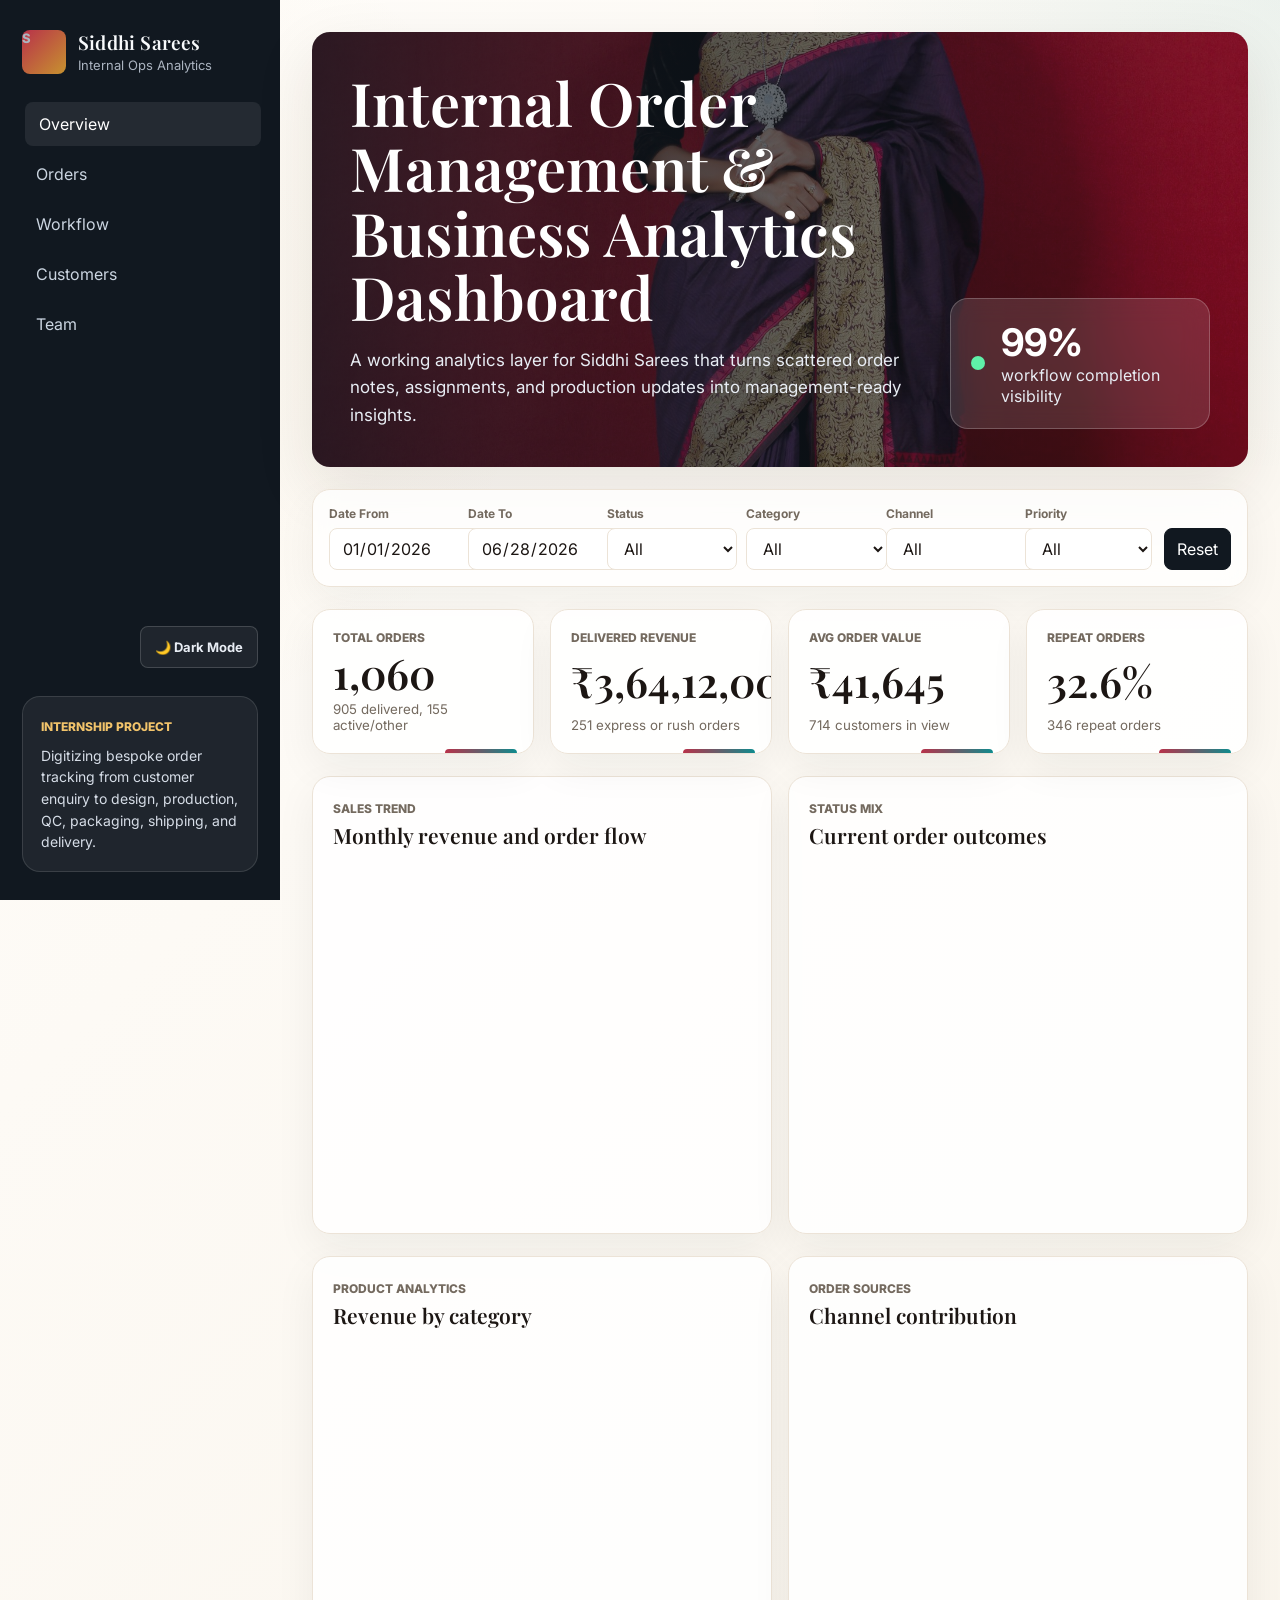
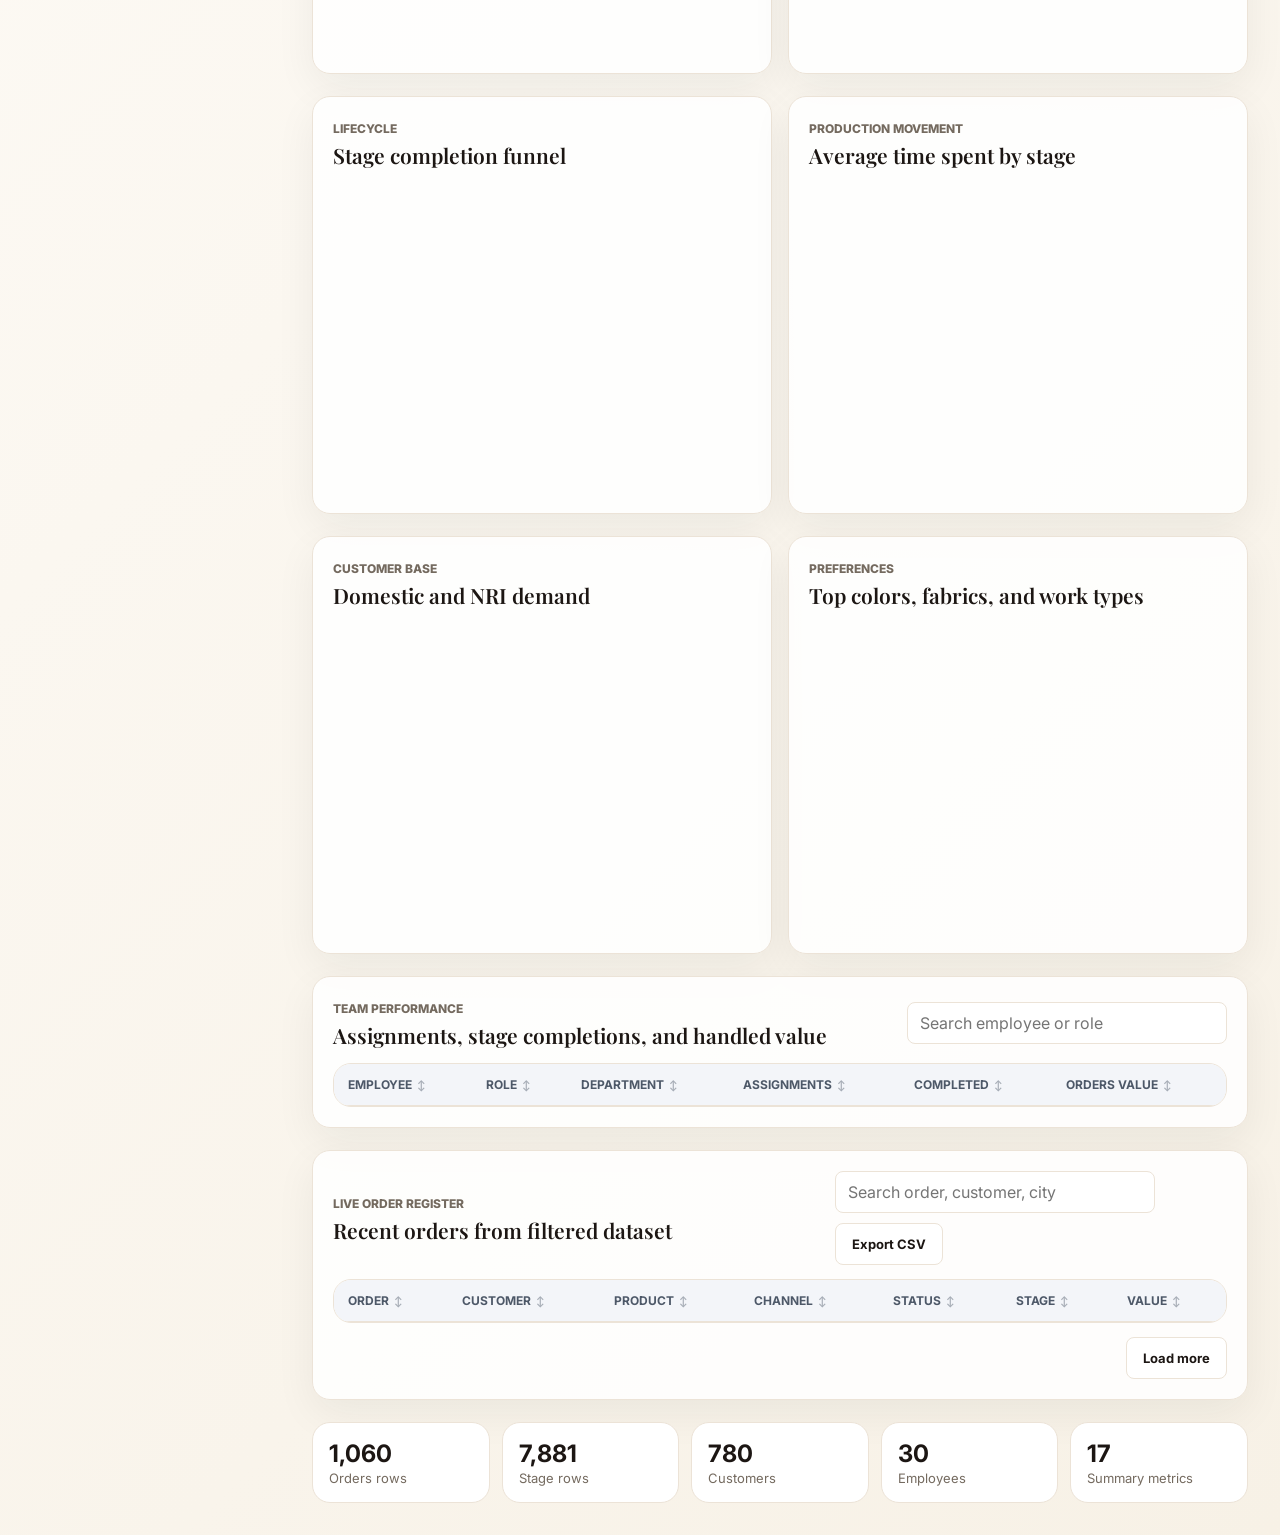
==== index.html @ 3a36d9db "Siddhi Sarees order analytics dashboard Vanilla HTML/CSS/JS ops dashboard with filters, sortable tab" ====
<!doctype html>
<html lang="en">
  <head>
    <meta charset="utf-8" />
    <meta name="viewport" content="width=device-width, initial-scale=1" />
    <title>Siddhi Sarees | Order Analytics Dashboard</title>
    <link rel="icon" href="data:image/svg+xml,%3Csvg xmlns='http://www.w3.org/2000/svg' viewBox='0 0 64 64'%3E%3Crect width='64' height='64' rx='14' fill='%23b8324a'/%3E%3Ctext x='32' y='45' font-size='36' font-family='Arial' font-weight='800' fill='white' text-anchor='middle'%3ES%3C/text%3E%3C/svg%3E" />
    <link rel="preconnect" href="https://cdn.jsdelivr.net" />
    <link rel="preconnect" href="https://fonts.googleapis.com" />
    <link rel="preconnect" href="https://fonts.gstatic.com" crossorigin />
    <link rel="stylesheet" href="https://fonts.googleapis.com/css2?family=Playfair+Display:wght@500;600;700&family=Inter:wght@400;500;600;700;800&display=swap" />
    <link rel="stylesheet" href="./styles.css" />
    <script>
      try {
        document.documentElement.dataset.theme = localStorage.getItem("siddhi-theme") || "light";
      } catch (err) {}
    </script>
    <script src="./chart.umd.min.js"></script>
    <script src="./dashboard-data.js"></script>
  </head>
  <body>
    <div class="app-shell">
      <aside class="sidebar">
        <div class="brand">
          <span class="brand-mark">S</span>
          <div>
            <strong>Siddhi Sarees</strong>
            <span>Internal Ops Analytics</span>
          </div>
        </div>

        <nav class="nav-list" aria-label="Dashboard sections">
          <a href="#overview" class="active">Overview</a>
          <a href="#orders">Orders</a>
          <a href="#workflow">Workflow</a>
          <a href="#customers">Customers</a>
          <a href="#team">Team</a>
        </nav>

        <button id="themeToggle" class="theme-toggle" type="button">🌙 Dark Mode</button>

        <div class="story-card">
          <span>Internship Project</span>
          <p>Digitizing bespoke order tracking from customer enquiry to design, production, QC, packaging, shipping, and delivery.</p>
        </div>
      </aside>

      <main class="main">
        <section class="hero" id="overview">
          <div>
            <h1>Internal Order Management & Business Analytics Dashboard</h1>
            <p class="hero-copy">A working analytics layer for Siddhi Sarees that turns scattered order notes, assignments, and production updates into management-ready insights.</p>
          </div>
          <div class="hero-panel">
            <span class="pulse"></span>
            <div>
              <strong id="healthScore">--%</strong>
              <span>workflow completion visibility</span>
            </div>
          </div>
        </section>

        <section class="filters" aria-label="Dashboard filters">
          <label>
            <span>Date From</span>
            <input id="dateFrom" type="date" />
          </label>
          <label>
            <span>Date To</span>
            <input id="dateTo" type="date" />
          </label>
          <label>
            <span>Status</span>
            <select id="statusFilter"></select>
          </label>
          <label>
            <span>Category</span>
            <select id="categoryFilter"></select>
          </label>
          <label>
            <span>Channel</span>
            <select id="channelFilter"></select>
          </label>
          <label>
            <span>Priority</span>
            <select id="priorityFilter"></select>
          </label>
          <button id="resetFilters" type="button">Reset</button>
        </section>

        <section class="kpi-grid" aria-label="Key performance indicators">
          <article class="kpi-card">
            <span>Total Orders</span>
            <strong id="kpiOrders">0</strong>
            <small id="kpiOrdersSub">Across selected period</small>
          </article>
          <article class="kpi-card">
            <span>Delivered Revenue</span>
            <strong id="kpiRevenue">0</strong>
            <small id="kpiRevenueSub">Only delivered orders</small>
          </article>
          <article class="kpi-card">
            <span>Avg Order Value</span>
            <strong id="kpiAov">0</strong>
            <small id="kpiAovSub">Final price average</small>
          </article>
          <article class="kpi-card">
            <span>Repeat Orders</span>
            <strong id="kpiRepeat">0%</strong>
            <small id="kpiRepeatSub">Returning customer share</small>
          </article>
        </section>

        <section class="grid two">
          <article class="panel">
            <div class="panel-head">
              <div>
                <span>Sales Trend</span>
                <h2>Monthly revenue and order flow</h2>
              </div>
            </div>
            <div class="chart-wrap tall"><canvas id="trendChart"></canvas></div>
          </article>
          <article class="panel">
            <div class="panel-head">
              <div>
                <span>Status Mix</span>
                <h2>Current order outcomes</h2>
              </div>
            </div>
            <div class="chart-wrap tall"><canvas id="statusChart"></canvas></div>
          </article>
        </section>

        <section class="grid two" id="orders">
          <article class="panel">
            <div class="panel-head">
              <div>
                <span>Product Analytics</span>
                <h2>Revenue by category</h2>
              </div>
            </div>
            <div class="chart-wrap"><canvas id="categoryChart"></canvas></div>
          </article>
          <article class="panel">
            <div class="panel-head">
              <div>
                <span>Order Sources</span>
                <h2>Channel contribution</h2>
              </div>
            </div>
            <div class="chart-wrap"><canvas id="channelChart"></canvas></div>
          </article>
        </section>

        <section class="grid two" id="workflow">
          <article class="panel">
            <div class="panel-head">
              <div>
                <span>Lifecycle</span>
                <h2>Stage completion funnel</h2>
              </div>
            </div>
            <div class="chart-wrap"><canvas id="stageChart"></canvas></div>
          </article>
          <article class="panel">
            <div class="panel-head">
              <div>
                <span>Production Movement</span>
                <h2>Average time spent by stage</h2>
              </div>
            </div>
            <div class="chart-wrap"><canvas id="durationChart"></canvas></div>
          </article>
        </section>

        <section class="grid two" id="customers">
          <article class="panel">
            <div class="panel-head">
              <div>
                <span>Customer Base</span>
                <h2>Domestic and NRI demand</h2>
              </div>
            </div>
            <div class="chart-wrap"><canvas id="geoChart"></canvas></div>
          </article>
          <article class="panel">
            <div class="panel-head">
              <div>
                <span>Preferences</span>
                <h2>Top colors, fabrics, and work types</h2>
              </div>
            </div>
            <div class="preference-grid" id="preferenceGrid"></div>
          </article>
        </section>

        <section class="panel wide" id="team">
          <div class="panel-head">
            <div>
              <span>Team Performance</span>
              <h2>Assignments, stage completions, and handled value</h2>
            </div>
            <input id="teamSearch" class="search" type="search" placeholder="Search employee or role" />
          </div>
          <div class="table-wrap">
            <table>
              <thead>
                <tr>
                  <th data-sort="name">Employee</th>
                  <th data-sort="role">Role</th>
                  <th data-sort="department">Department</th>
                  <th data-sort="assignments">Assignments</th>
                  <th data-sort="completed">Completed</th>
                  <th data-sort="value">Orders Value</th>
                </tr>
              </thead>
              <tbody id="teamTable"></tbody>
            </table>
          </div>
        </section>

        <section class="panel wide" id="ordersRegister">
          <div class="panel-head">
            <div>
              <span>Live Order Register</span>
              <h2>Recent orders from filtered dataset</h2>
            </div>
            <div class="panel-actions">
              <input id="orderSearch" class="search" type="search" placeholder="Search order, customer, city" />
              <button id="exportOrdersBtn" class="btn-secondary" type="button">Export CSV</button>
            </div>
          </div>
          <div class="table-wrap">
            <table>
              <thead>
                <tr>
                  <th data-sort="order_id">Order</th>
                  <th data-sort="customer_name">Customer</th>
                  <th data-sort="product_category">Product</th>
                  <th data-sort="order_channel">Channel</th>
                  <th data-sort="current_status">Status</th>
                  <th data-sort="current_stage">Stage</th>
                  <th data-sort="final_price_inr">Value</th>
                </tr>
              </thead>
              <tbody id="orderTable"></tbody>
            </table>
          </div>
          <div class="table-footer">
            <span id="orderCount"></span>
            <button id="loadMoreOrders" class="btn-secondary" type="button">Load more</button>
          </div>
        </section>

        <section class="data-strip">
          <div><strong id="sheetOrders">0</strong><span>Orders rows</span></div>
          <div><strong id="sheetStages">0</strong><span>Stage rows</span></div>
          <div><strong id="sheetCustomers">0</strong><span>Customers</span></div>
          <div><strong id="sheetEmployees">0</strong><span>Employees</span></div>
          <div><strong id="sheetSummary">0</strong><span>Summary metrics</span></div>
        </section>
      </main>
    </div>

    <script src="./app.js"></script>
  </body>
</html>
---- styles.css ----
:root {
  color-scheme: light;
  --ink: #1c1613;
  --muted: #746a5f;
  --line: #ece3d7;
  --surface: #ffffff;
  --soft: #faf5ec;
  --accent: #b8324a;
  --accent-2: #0f8b8d;
  --gold: #c7922f;
  --green: #267a55;
  --blue: #3366cc;
  --shadow: 0 22px 60px rgba(38, 26, 16, 0.1);
  --font-display: "Playfair Display", Georgia, "Times New Roman", serif;
  --font-body: Inter, ui-sans-serif, system-ui, -apple-system, BlinkMacSystemFont, "Segoe UI", sans-serif;
  --card-radius: 18px;
  --ease-out: cubic-bezier(0.16, 1, 0.3, 1);
}

:root[data-theme="dark"] {
  color-scheme: dark;
  --ink: #f3ede3;
  --muted: #a89e91;
  --line: #2e2721;
  --surface: #1a1512;
  --soft: #211b17;
  --shadow: 0 22px 60px rgba(0, 0, 0, 0.5);
}

* {
  box-sizing: border-box;
}

html {
  scroll-behavior: smooth;
}

body {
  margin: 0;
  font-family: var(--font-body);
  color: var(--ink);
  background:
    radial-gradient(circle at top right, rgba(15, 139, 141, 0.07), transparent 30rem),
    radial-gradient(circle at 10% 10%, rgba(199, 146, 47, 0.06), transparent 26rem),
    linear-gradient(135deg, #fffdfa 0%, #f7f1e6 100%);
  transition: background 180ms ease, color 180ms ease;
}

:root[data-theme="dark"] body {
  background:
    radial-gradient(circle at top right, rgba(15, 139, 141, 0.14), transparent 30rem),
    radial-gradient(circle at 10% 10%, rgba(199, 146, 47, 0.08), transparent 26rem),
    linear-gradient(135deg, #100c0a 0%, #191410 100%);
}

button,
input,
select {
  font: inherit;
}

.app-shell {
  display: grid;
  grid-template-columns: 280px minmax(0, 1fr);
  min-height: 100vh;
}

.sidebar {
  position: sticky;
  top: 0;
  height: 100vh;
  padding: 28px 22px;
  background: #111820;
  color: #f8fafc;
  display: flex;
  flex-direction: column;
  gap: 28px;
}

.brand {
  display: flex;
  gap: 12px;
  align-items: center;
}

.brand-mark {
  width: 44px;
  height: 44px;
  display: grid;
  place-items: center;
  border-radius: 8px;
  background: linear-gradient(135deg, var(--accent), var(--gold));
  font-weight: 800;
  font-size: 24px;
}

.brand strong,
.brand span {
  display: block;
}

.brand strong {
  font-family: var(--font-display);
  font-size: 19px;
  font-weight: 600;
  letter-spacing: 0.2px;
}

.brand span {
  color: #abb4c0;
  font-size: 13px;
  margin-top: 2px;
}

.nav-list {
  display: grid;
  gap: 6px;
}

.nav-list a {
  color: #cbd5e1;
  text-decoration: none;
  padding: 12px 14px;
  border-radius: 8px;
  transition: 180ms ease;
}

.nav-list a:hover,
.nav-list a.active {
  background: rgba(255, 255, 255, 0.08);
  color: #fff;
  transform: translateX(3px);
}

.theme-toggle {
  margin-top: auto;
  display: inline-flex;
  align-items: center;
  justify-content: center;
  gap: 8px;
  min-height: 42px;
  padding: 0 14px;
  border-radius: 8px;
  border: 1px solid rgba(255, 255, 255, 0.16);
  background: rgba(255, 255, 255, 0.06);
  color: #e8edf4;
  cursor: pointer;
  font-size: 13px;
  font-weight: 700;
  transition: 180ms ease;
}

.theme-toggle:hover {
  background: rgba(255, 255, 255, 0.14);
  transform: translateY(-1px);
}

.story-card {
  padding: 18px;
  border: 1px solid rgba(255, 255, 255, 0.12);
  border-radius: var(--card-radius);
  background: rgba(255, 255, 255, 0.06);
}

.story-card span,
.eyebrow,
.panel-head span,
.kpi-card span {
  text-transform: uppercase;
  letter-spacing: 0;
  font-size: 12px;
  font-weight: 800;
}

.story-card span {
  color: #f2c46b;
}

.story-card p {
  color: #d6dde7;
  line-height: 1.55;
  margin: 10px 0 0;
  font-size: 14px;
}

.main {
  padding: 32px;
  display: grid;
  gap: 22px;
}

.hero {
  min-height: 330px;
  display: grid;
  grid-template-columns: minmax(0, 1fr) 260px;
  align-items: end;
  gap: 24px;
  padding: 38px;
  border-radius: var(--card-radius);
  overflow: hidden;
  background:
    linear-gradient(90deg, rgba(17, 24, 32, 0.88), rgba(17, 24, 32, 0.45)),
    url("./hero-textile.jpg") center/cover;
  color: white;
  box-shadow: var(--shadow);
  animation: rise 520ms ease both;
}

.eyebrow {
  color: #f3c967;
  margin: 0 0 12px;
}

.hero h1 {
  font-family: var(--font-display);
  font-weight: 600;
  max-width: 880px;
  margin: 0;
  font-size: clamp(32px, 5vw, 60px);
  line-height: 1.08;
  letter-spacing: 0.2px;
}

.hero-copy {
  max-width: 760px;
  color: #e8edf4;
  line-height: 1.6;
  margin: 18px 0 0;
  font-size: 17px;
}

.hero-panel {
  background: rgba(255, 255, 255, 0.12);
  backdrop-filter: blur(14px);
  border: 1px solid rgba(255, 255, 255, 0.22);
  border-radius: var(--card-radius);
  padding: 20px;
  display: flex;
  align-items: center;
  gap: 16px;
}

.hero-panel strong,
.hero-panel span {
  display: block;
}

.hero-panel strong {
  font-size: 38px;
}

.hero-panel span:last-child {
  color: #e8edf4;
  line-height: 1.35;
}

.pulse {
  width: 14px;
  height: 14px;
  border-radius: 99px;
  background: #5ff0a8;
  box-shadow: 0 0 0 0 rgba(95, 240, 168, 0.65);
  animation: pulse 1.8s infinite;
  flex: 0 0 auto;
}

.filters {
  display: grid;
  grid-template-columns: repeat(6, minmax(125px, 1fr)) auto;
  gap: 12px;
  padding: 16px;
  border-radius: var(--card-radius);
  background: rgba(255, 255, 255, 0.78);
  border: 1px solid var(--line);
  box-shadow: 0 14px 40px rgba(24, 32, 42, 0.05);
  backdrop-filter: blur(12px);
}

:root[data-theme="dark"] .filters {
  background: rgba(26, 21, 18, 0.78);
}

label {
  display: grid;
  gap: 7px;
}

label span {
  color: var(--muted);
  font-size: 12px;
  font-weight: 700;
}

input,
select,
button {
  min-height: 42px;
  border-radius: 8px;
  border: 1px solid var(--line);
  background: #fff;
  color: var(--ink);
  padding: 0 12px;
}

:root[data-theme="dark"] input,
:root[data-theme="dark"] select {
  background: var(--surface);
}

button {
  align-self: end;
  background: #111820;
  color: #fff;
  border-color: #111820;
  cursor: pointer;
  transition: 180ms ease;
}

button:hover {
  transform: translateY(-1px);
  box-shadow: 0 10px 20px rgba(17, 24, 32, 0.18);
}

.kpi-grid {
  display: grid;
  grid-template-columns: repeat(4, minmax(0, 1fr));
  gap: 16px;
}

.kpi-card,
.panel {
  background: rgba(255, 255, 255, 0.88);
  border: 1px solid var(--line);
  border-radius: var(--card-radius);
  box-shadow: 0 14px 42px rgba(24, 32, 42, 0.06);
  transition: transform 320ms var(--ease-out), box-shadow 320ms var(--ease-out), opacity 520ms var(--ease-out), background 180ms ease;
}

:root[data-theme="dark"] .kpi-card,
:root[data-theme="dark"] .panel {
  background: rgba(26, 21, 18, 0.88);
}

.kpi-card:hover,
.panel:hover {
  transform: translateY(-3px);
  box-shadow: 0 20px 48px rgba(38, 26, 16, 0.12);
}

.reveal:not(.in-view) {
  opacity: 0;
  transform: translateY(18px);
  /* Pure-CSS safety net: if IntersectionObserver never fires (e.g. page
     loaded in a backgrounded tab), force the card visible after 2.5s so
     content can never be stuck invisible with no JS involved. */
  animation: reveal-fallback 1ms 2.5s forwards;
}

.kpi-card {
  padding: 20px;
  min-height: 142px;
  display: grid;
  align-content: space-between;
  position: relative;
  overflow: hidden;
}

.kpi-card::after {
  content: "";
  position: absolute;
  inset: auto 16px 0 auto;
  width: 72px;
  height: 4px;
  background: linear-gradient(90deg, var(--accent), var(--accent-2));
  border-radius: 99px 99px 0 0;
}

.kpi-card span,
.panel-head span {
  color: var(--muted);
}

.kpi-card strong {
  font-family: var(--font-display);
  font-weight: 600;
  font-variant-numeric: tabular-nums;
  font-size: clamp(28px, 4vw, 42px);
  letter-spacing: 0;
}

.kpi-card small {
  color: var(--muted);
}

.grid {
  display: grid;
  gap: 16px;
}

.grid.two {
  grid-template-columns: repeat(2, minmax(0, 1fr));
}

.panel {
  min-width: 0;
  padding: 20px;
}

.wide {
  width: 100%;
}

.panel-head {
  display: flex;
  justify-content: space-between;
  gap: 18px;
  align-items: center;
  margin-bottom: 14px;
}

.panel-head h2 {
  font-family: var(--font-display);
  font-weight: 600;
  margin: 4px 0 0;
  font-size: 21px;
  letter-spacing: 0;
}

.chart-wrap {
  position: relative;
  height: 310px;
  min-height: 250px;
}

.chart-wrap.tall {
  height: 350px;
}

.preference-grid {
  display: grid;
  gap: 14px;
}

.pref-block {
  padding: 14px;
  background: var(--soft);
  border-radius: var(--card-radius);
  border: 1px solid var(--line);
}

.pref-block strong {
  display: block;
  margin-bottom: 10px;
}

.pref-row {
  display: grid;
  grid-template-columns: 130px minmax(0, 1fr) 44px;
  align-items: center;
  gap: 10px;
  font-size: 13px;
  margin: 8px 0;
}

.bar {
  height: 8px;
  background: #e4e8ef;
  border-radius: 99px;
  overflow: hidden;
}

:root[data-theme="dark"] .bar {
  background: #362c25;
}

.bar i {
  display: block;
  height: 100%;
  width: var(--w);
  background: linear-gradient(90deg, var(--accent-2), var(--gold));
}

.search {
  width: min(320px, 100%);
}

.panel-actions {
  display: flex;
  align-items: center;
  gap: 10px;
  flex-wrap: wrap;
}

.btn-secondary {
  min-height: 42px;
  padding: 0 16px;
  border-radius: 8px;
  border: 1px solid var(--line);
  background: #fff;
  color: var(--ink);
  cursor: pointer;
  font-weight: 700;
  font-size: 13px;
  transition: 180ms ease;
}

.btn-secondary:hover {
  border-color: var(--accent-2);
  color: var(--accent-2);
  transform: translateY(-1px);
}

:root[data-theme="dark"] .btn-secondary {
  background: var(--surface);
}

.table-footer {
  display: flex;
  align-items: center;
  justify-content: space-between;
  gap: 12px;
  flex-wrap: wrap;
  margin-top: 14px;
}

.table-footer span {
  color: var(--muted);
  font-size: 13px;
}

.table-wrap {
  overflow: auto;
  border: 1px solid var(--line);
  border-radius: var(--card-radius);
}

table {
  width: 100%;
  border-collapse: collapse;
  min-width: 760px;
}

th,
td {
  padding: 13px 14px;
  text-align: left;
  border-bottom: 1px solid var(--line);
  white-space: nowrap;
}

th {
  background: #f3f5f9;
  color: #4d5868;
  font-size: 12px;
  text-transform: uppercase;
  letter-spacing: 0;
}

th[data-sort] {
  cursor: pointer;
  user-select: none;
}

th[data-sort]:hover {
  color: var(--ink);
}

th[data-sort] .sort-arrow {
  margin-left: 5px;
  font-size: 10px;
  opacity: 0.45;
}

th[data-sort].sorted .sort-arrow {
  opacity: 1;
  color: var(--accent-2);
}

td {
  font-size: 14px;
}

tr:hover td {
  background: #fafbfe;
}

.empty-state {
  text-align: center;
  padding: 32px 16px;
  color: var(--muted);
  white-space: normal;
}

:root[data-theme="dark"] th {
  background: #211b17;
  color: #bfb2a1;
}

:root[data-theme="dark"] tr:hover td {
  background: #211b17;
}

.badge {
  display: inline-flex;
  align-items: center;
  padding: 5px 9px;
  border-radius: 99px;
  font-size: 12px;
  font-weight: 800;
}

.badge.delivered {
  color: #17613f;
  background: #dbf5e8;
}

.badge.progress {
  color: #8a5a00;
  background: #fff1cd;
}

.badge.hold,
.badge.cancelled {
  color: #8c2638;
  background: #ffe1e7;
}

.data-strip {
  display: grid;
  grid-template-columns: repeat(5, minmax(0, 1fr));
  gap: 12px;
}

.data-strip div {
  padding: 16px;
  border: 1px solid var(--line);
  border-radius: var(--card-radius);
  background: #fff;
}

:root[data-theme="dark"] .data-strip div {
  background: var(--surface);
}

.data-strip strong,
.data-strip span {
  display: block;
}

.data-strip strong {
  font-size: 24px;
}

.data-strip span {
  color: var(--muted);
  font-size: 13px;
  margin-top: 2px;
}

@keyframes rise {
  from {
    opacity: 0;
    transform: translateY(16px);
  }
  to {
    opacity: 1;
    transform: translateY(0);
  }
}

@keyframes pulse {
  70% {
    box-shadow: 0 0 0 12px rgba(95, 240, 168, 0);
  }
  100% {
    box-shadow: 0 0 0 0 rgba(95, 240, 168, 0);
  }
}

@keyframes reveal-fallback {
  to {
    opacity: 1;
    transform: none;
  }
}

@media (prefers-reduced-motion: reduce) {
  *,
  *::before,
  *::after {
    animation-duration: 0.01ms !important;
    animation-iteration-count: 1 !important;
    transition-duration: 0.01ms !important;
    scroll-behavior: auto !important;
  }

  .reveal:not(.in-view) {
    opacity: 1;
    transform: none;
  }

  .kpi-card:hover,
  .panel:hover,
  .nav-list a:hover,
  .nav-list a.active,
  .theme-toggle:hover,
  button:hover {
    transform: none;
  }
}

@media (max-width: 1120px) {
  .app-shell {
    grid-template-columns: 1fr;
  }

  .sidebar {
    position: static;
    height: auto;
  }

  .nav-list {
    grid-template-columns: repeat(5, minmax(0, 1fr));
  }

  .filters,
  .kpi-grid,
  .data-strip {
    grid-template-columns: repeat(2, minmax(0, 1fr));
  }

  .grid.two,
  .hero {
    grid-template-columns: 1fr;
  }
}

@media (max-width: 680px) {
  .main,
  .sidebar {
    padding: 18px;
  }

  .hero {
    min-height: auto;
    padding: 24px;
  }

  .filters,
  .kpi-grid,
  .data-strip,
  .nav-list {
    grid-template-columns: 1fr;
  }

  .panel-head {
    align-items: stretch;
    flex-direction: column;
  }

  .chart-wrap,
  .chart-wrap.tall {
    height: 280px;
  }

  .pref-row {
    grid-template-columns: 96px minmax(0, 1fr) 36px;
  }
}
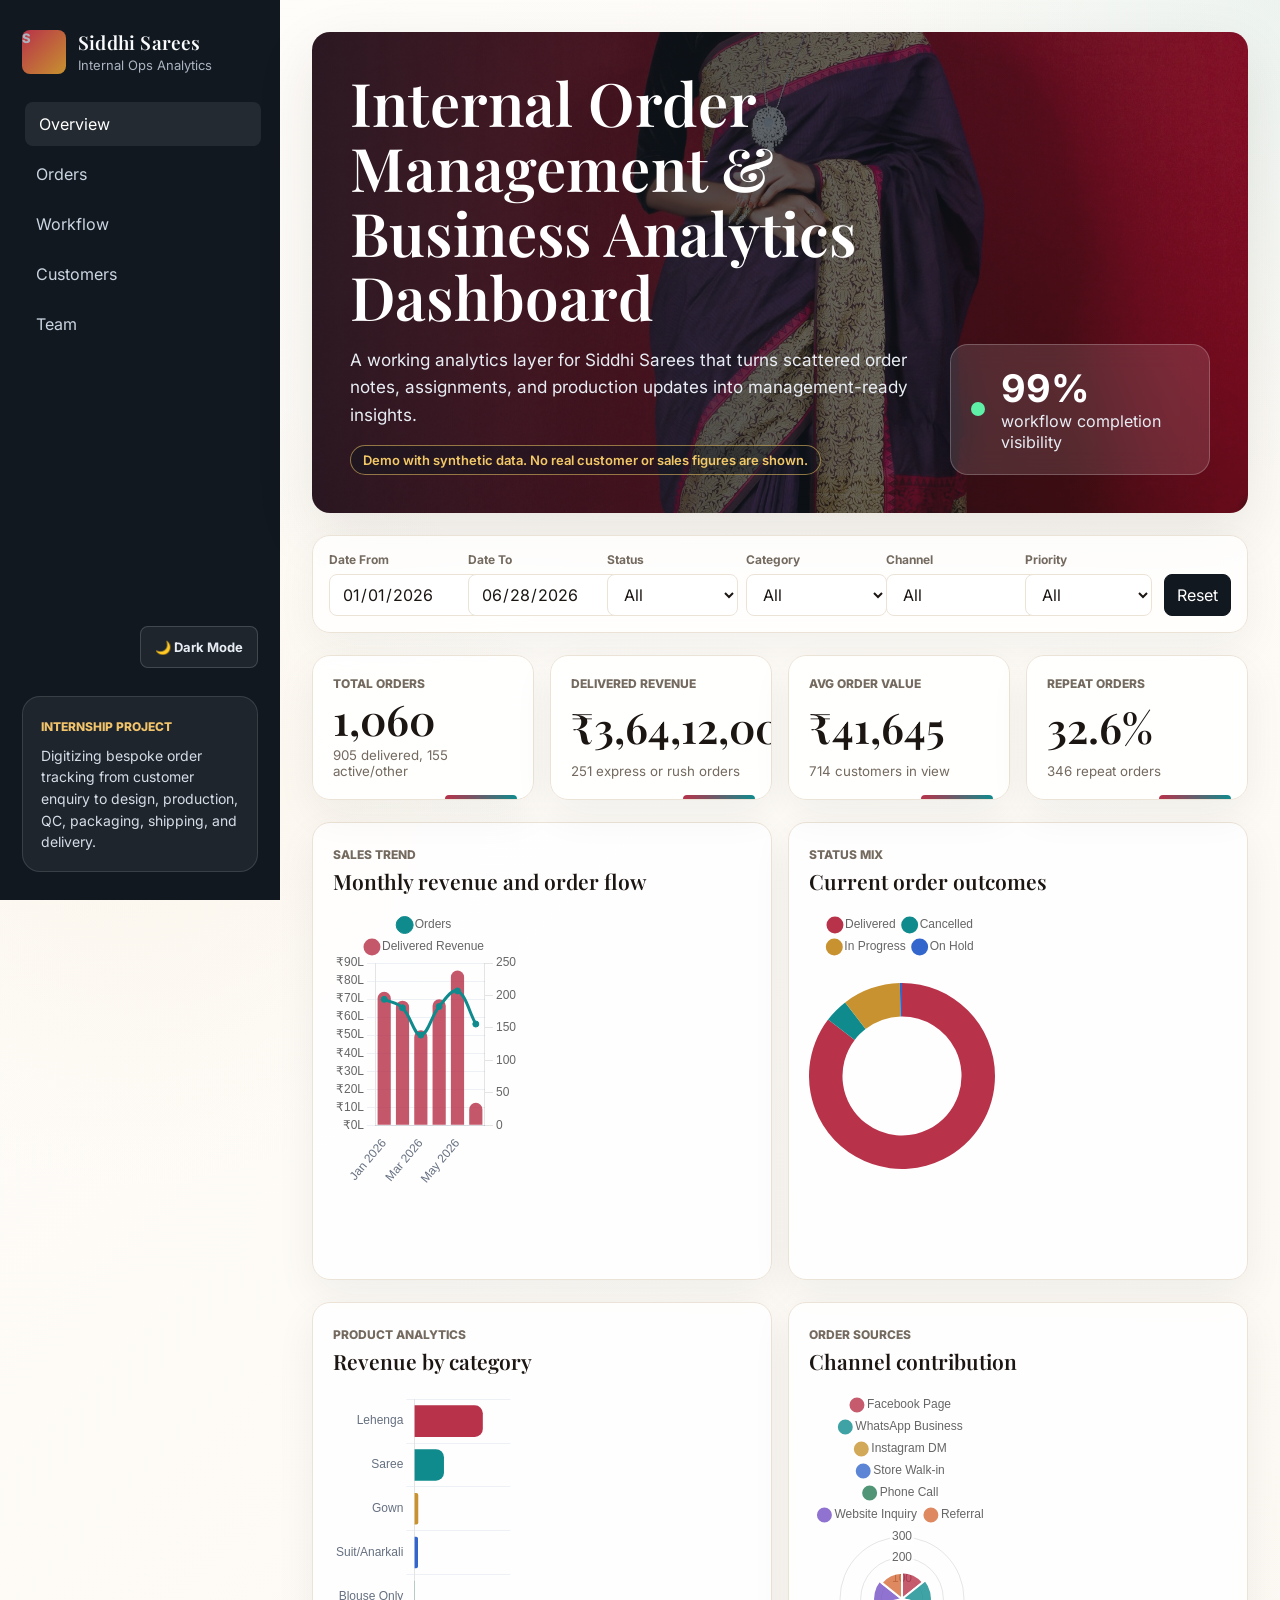
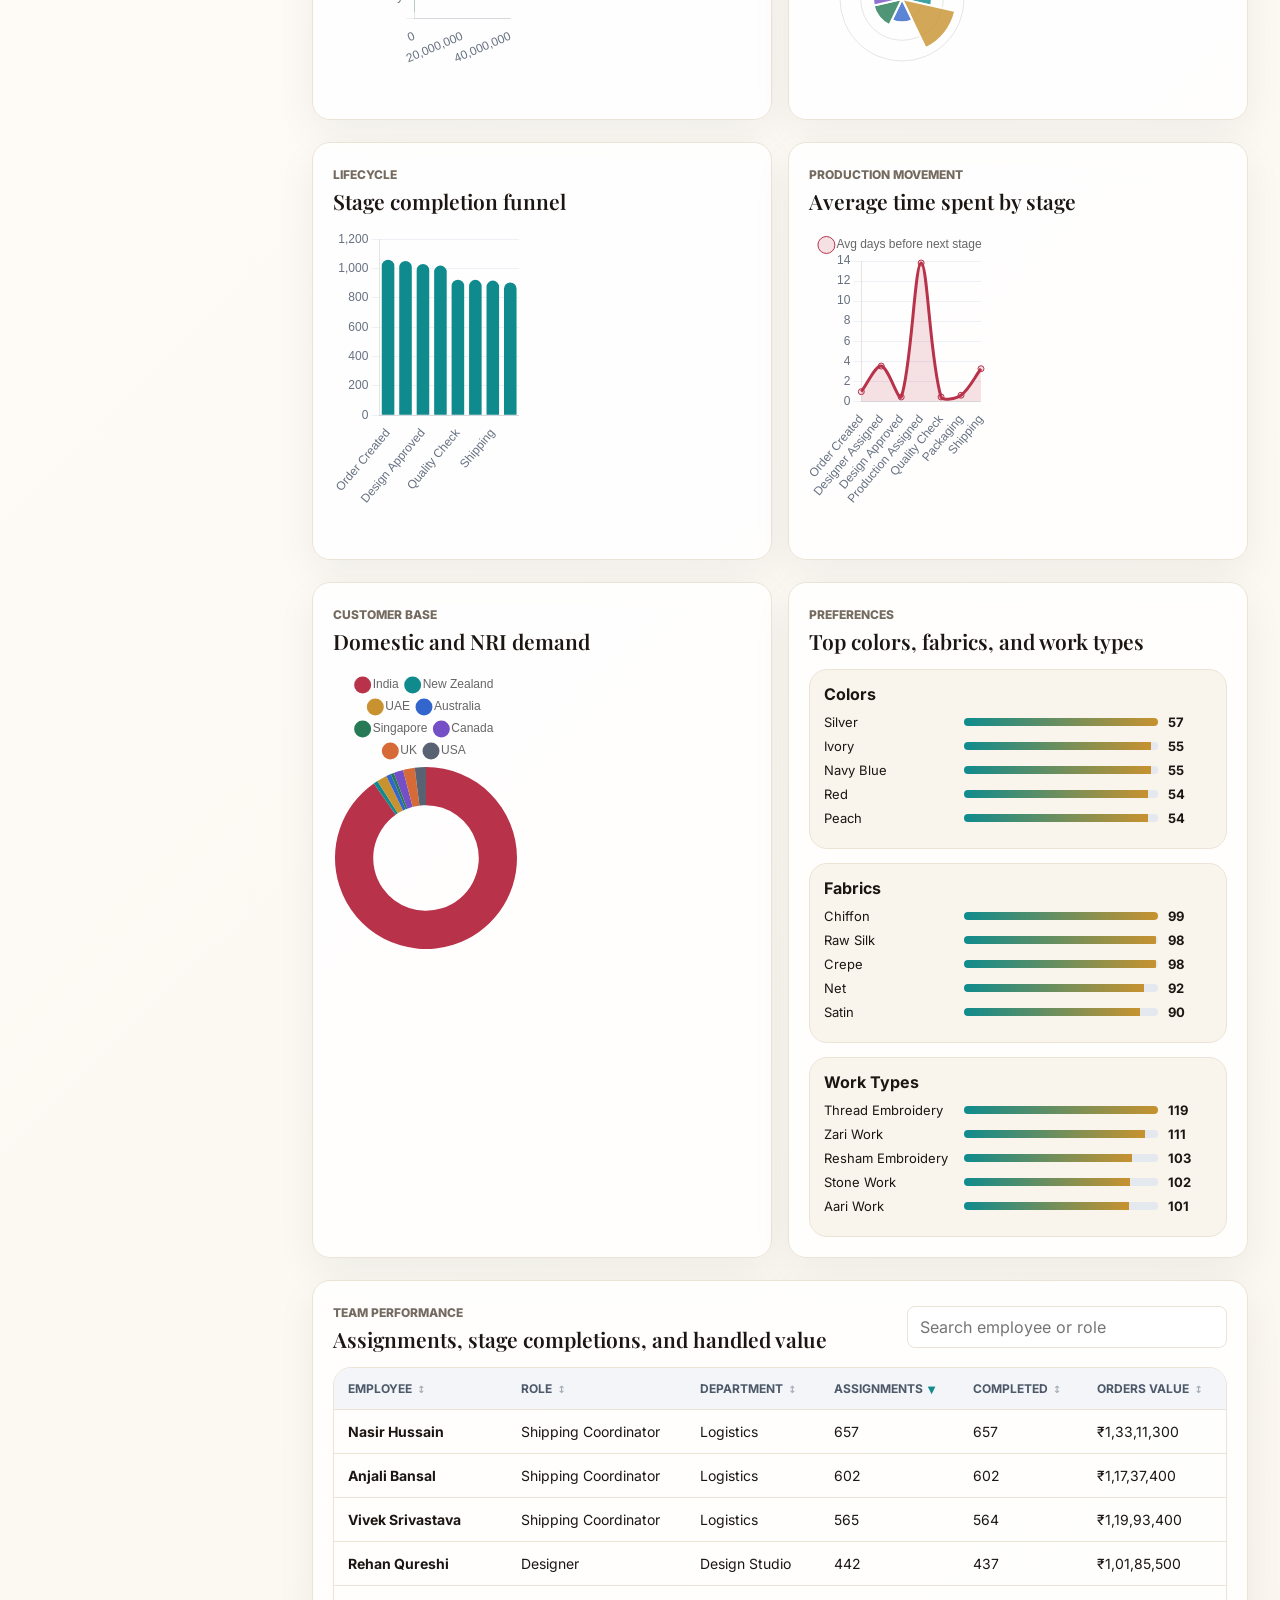
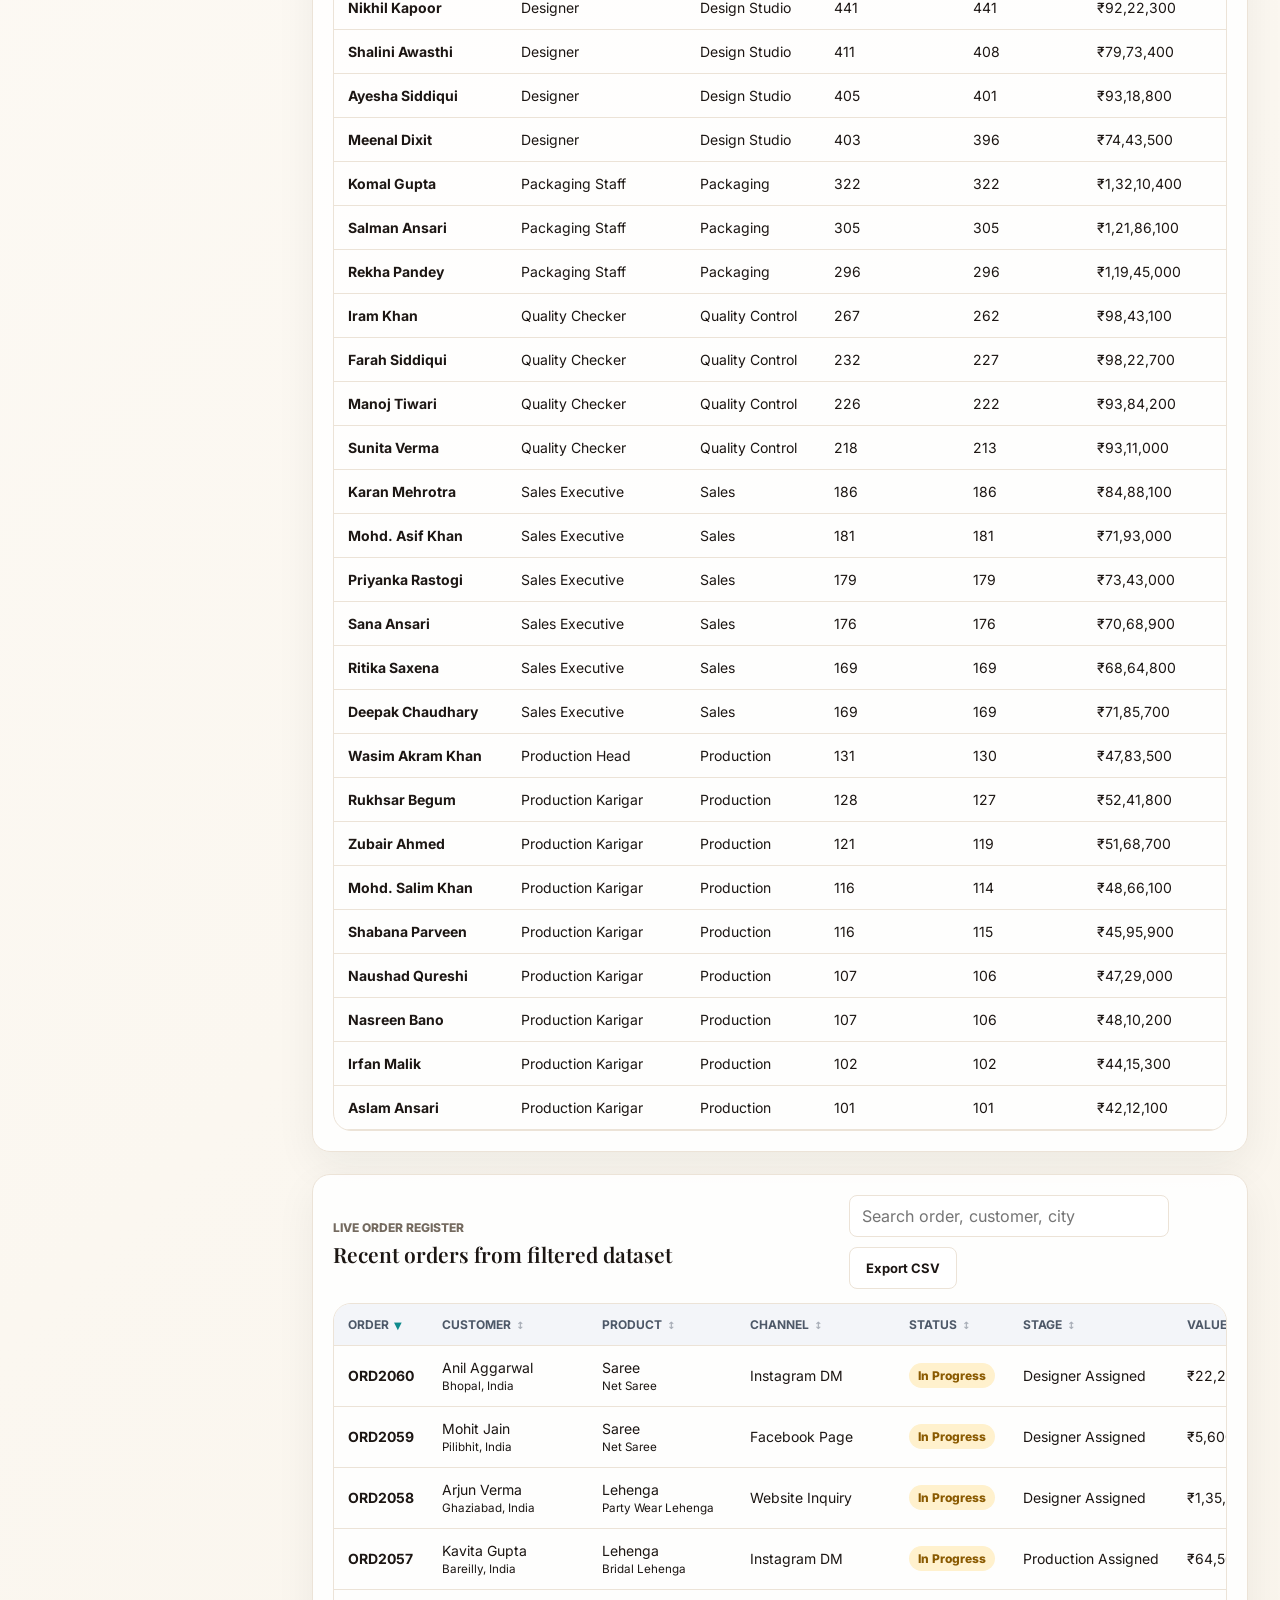
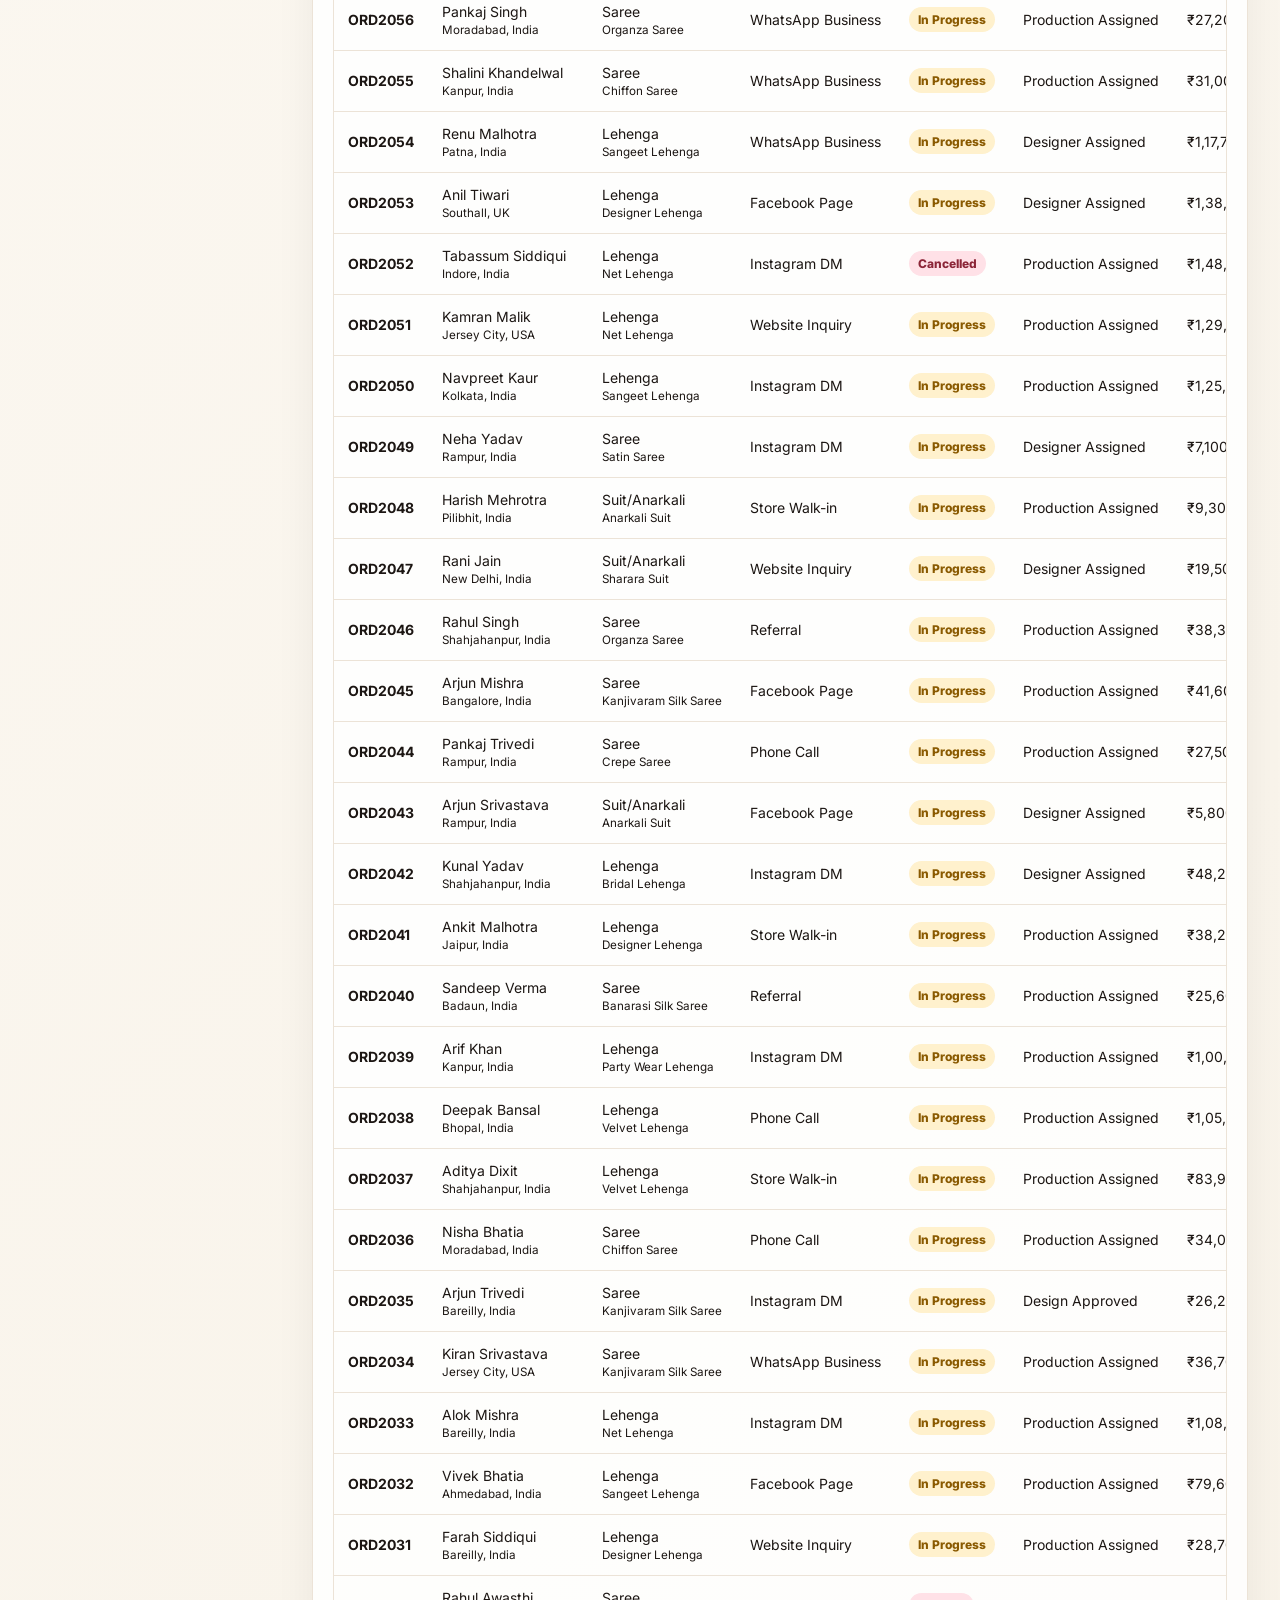
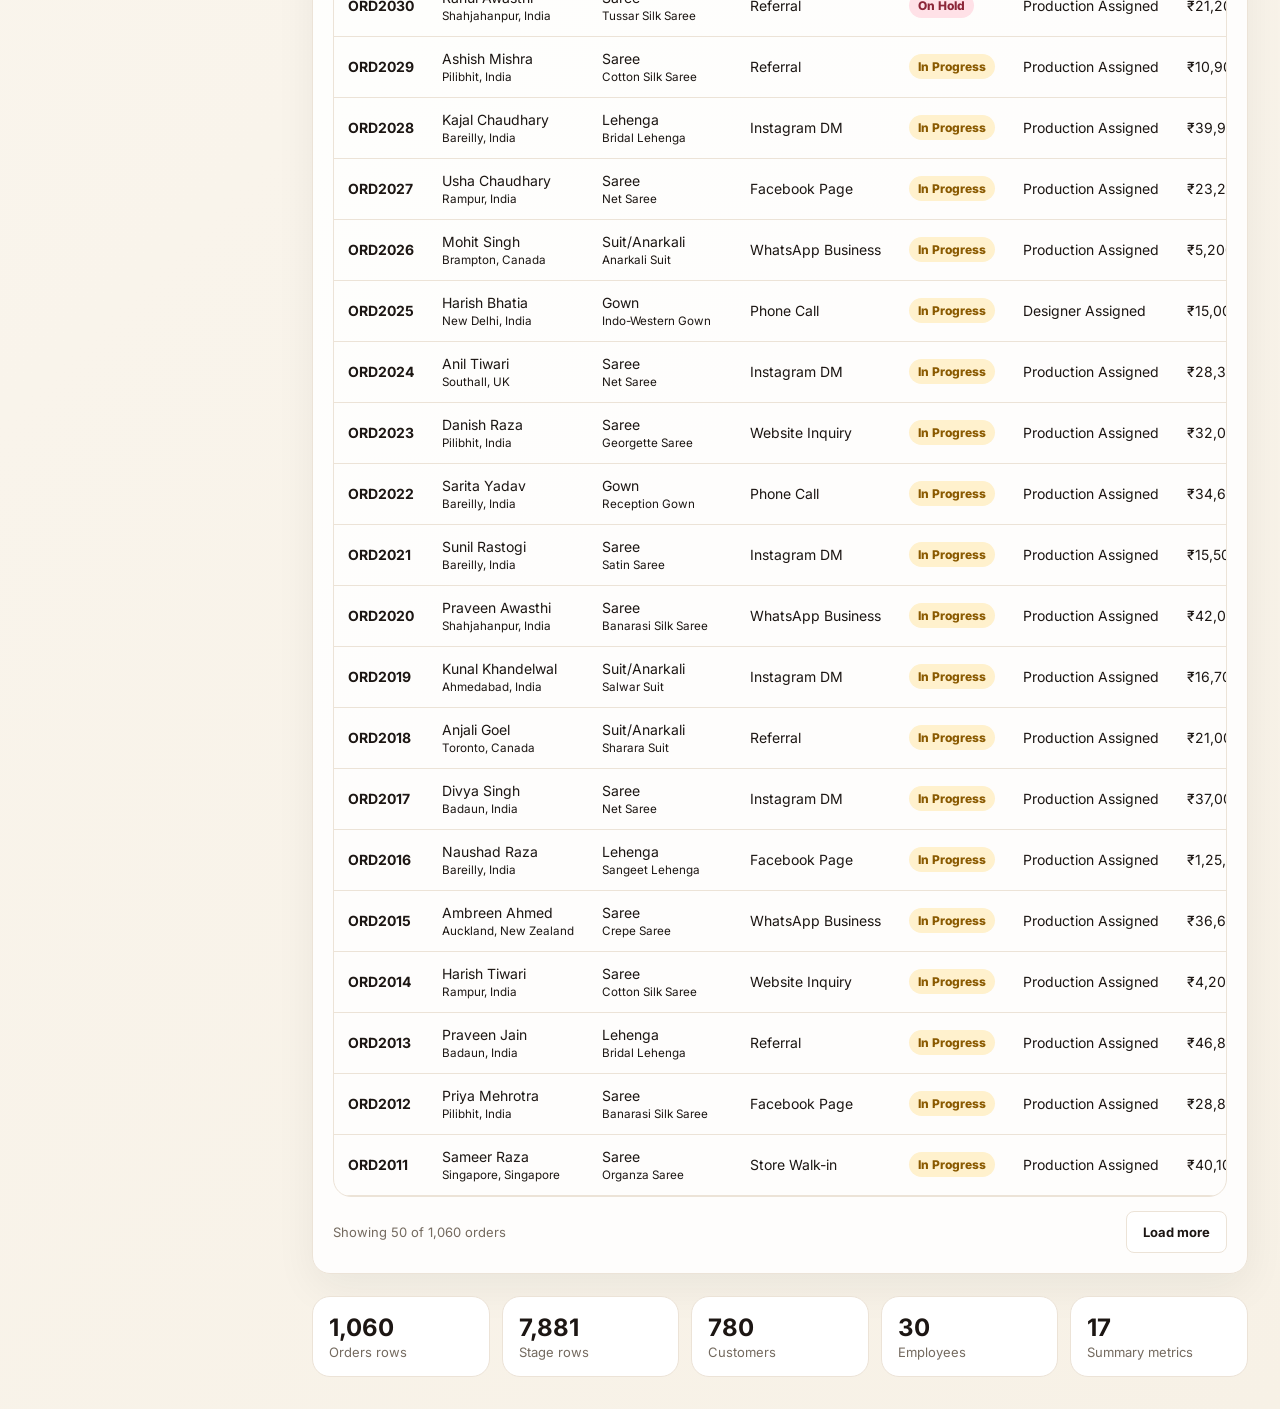
==== commit da791bd8: "Self-host fonts and add page metadata, 404 page and chart labels - Serve Inter and Playfair Display " ====
--- a/index.html
+++ b/index.html
@@ -4,12 +4,28 @@
     <meta charset="utf-8" />
     <meta name="viewport" content="width=device-width, initial-scale=1" />
     <title>Siddhi Sarees | Order Analytics Dashboard</title>
+    <meta name="description" content="Order analytics dashboard built during an internship at Siddhi Sarees: sales, order status, the eight-stage production workflow and team workload, with filters, sortable tables and CSV export. Runs on synthetic data." />
+    <meta name="author" content="Harsh Narain" />
+    <meta name="theme-color" content="#b8324a" />
+    <meta property="og:type" content="website" />
+    <meta property="og:title" content="Siddhi Sarees Order Analytics Dashboard" />
+    <meta property="og:description" content="Sales, order status, production workflow and team workload for a saree business, on synthetic data. Built with HTML, CSS, JavaScript and Chart.js." />
     <link rel="icon" href="data:image/svg+xml,%3Csvg xmlns='http://www.w3.org/2000/svg' viewBox='0 0 64 64'%3E%3Crect width='64' height='64' rx='14' fill='%23b8324a'/%3E%3Ctext x='32' y='45' font-size='36' font-family='Arial' font-weight='800' fill='white' text-anchor='middle'%3ES%3C/text%3E%3C/svg%3E" />
-    <link rel="preconnect" href="https://cdn.jsdelivr.net" />
-    <link rel="preconnect" href="https://fonts.googleapis.com" />
-    <link rel="preconnect" href="https://fonts.gstatic.com" crossorigin />
-    <link rel="stylesheet" href="https://fonts.googleapis.com/css2?family=Playfair+Display:wght@500;600;700&family=Inter:wght@400;500;600;700;800&display=swap" />
+    <link rel="preload" href="./fonts/inter-latin.woff2" as="font" type="font/woff2" crossorigin />
+    <link rel="preload" href="./fonts/playfair-display-latin.woff2" as="font" type="font/woff2" crossorigin />
     <link rel="stylesheet" href="./styles.css" />
+    <script type="application/ld+json">
+      {
+        "@context": "https://schema.org",
+        "@type": "WebApplication",
+        "name": "Siddhi Sarees Order Analytics Dashboard",
+        "description": "Order analytics dashboard for a saree business, covering sales, order status, an eight-stage production workflow and team workload. Runs on synthetic data.",
+        "applicationCategory": "BusinessApplication",
+        "operatingSystem": "Web",
+        "isAccessibleForFree": true,
+        "author": { "@type": "Person", "name": "Harsh Narain", "url": "https://github.com/hersh11" }
+      }
+    </script>
     <script>
       try {
         document.documentElement.dataset.theme = localStorage.getItem("siddhi-theme") || "light";
@@ -50,6 +66,7 @@
           <div>
             <h1>Internal Order Management & Business Analytics Dashboard</h1>
             <p class="hero-copy">A working analytics layer for Siddhi Sarees that turns scattered order notes, assignments, and production updates into management-ready insights.</p>
+            <p class="data-note">Demo with synthetic data. No real customer or sales figures are shown.</p>
           </div>
           <div class="hero-panel">
             <span class="pulse"></span>
@@ -119,7 +136,7 @@
                 <h2>Monthly revenue and order flow</h2>
               </div>
             </div>
-            <div class="chart-wrap tall"><canvas id="trendChart"></canvas></div>
+            <div class="chart-wrap tall"><canvas id="trendChart" role="img" aria-label="Bar and line chart: delivered revenue and number of orders for each month"></canvas></div>
           </article>
           <article class="panel">
             <div class="panel-head">
@@ -128,7 +145,7 @@
                 <h2>Current order outcomes</h2>
               </div>
             </div>
-            <div class="chart-wrap tall"><canvas id="statusChart"></canvas></div>
+            <div class="chart-wrap tall"><canvas id="statusChart" role="img" aria-label="Doughnut chart: number of orders in each current status"></canvas></div>
           </article>
         </section>
 
@@ -140,7 +157,7 @@
                 <h2>Revenue by category</h2>
               </div>
             </div>
-            <div class="chart-wrap"><canvas id="categoryChart"></canvas></div>
+            <div class="chart-wrap"><canvas id="categoryChart" role="img" aria-label="Horizontal bar chart: order value by product category"></canvas></div>
           </article>
           <article class="panel">
             <div class="panel-head">
@@ -149,7 +166,7 @@
                 <h2>Channel contribution</h2>
               </div>
             </div>
-            <div class="chart-wrap"><canvas id="channelChart"></canvas></div>
+            <div class="chart-wrap"><canvas id="channelChart" role="img" aria-label="Polar area chart: number of orders from each sales channel"></canvas></div>
           </article>
         </section>
 
@@ -161,7 +178,7 @@
                 <h2>Stage completion funnel</h2>
               </div>
             </div>
-            <div class="chart-wrap"><canvas id="stageChart"></canvas></div>
+            <div class="chart-wrap"><canvas id="stageChart" role="img" aria-label="Bar chart: completed records for each of the eight order stages"></canvas></div>
           </article>
           <article class="panel">
             <div class="panel-head">
@@ -170,7 +187,7 @@
                 <h2>Average time spent by stage</h2>
               </div>
             </div>
-            <div class="chart-wrap"><canvas id="durationChart"></canvas></div>
+            <div class="chart-wrap"><canvas id="durationChart" role="img" aria-label="Line chart: average days an order waits at each stage before moving to the next"></canvas></div>
           </article>
         </section>
 
@@ -182,7 +199,7 @@
                 <h2>Domestic and NRI demand</h2>
               </div>
             </div>
-            <div class="chart-wrap"><canvas id="geoChart"></canvas></div>
+            <div class="chart-wrap"><canvas id="geoChart" role="img" aria-label="Doughnut chart: number of orders by customer country"></canvas></div>
           </article>
           <article class="panel">
             <div class="panel-head">
--- a/styles.css
+++ b/styles.css
@@ -1,3 +1,42 @@
+/* Self-hosted variable fonts (SIL Open Font License, see fonts/). Each family is
+   split into Latin and Latin Extended files; the browser only downloads the
+   ones the page uses. Latin Extended holds the rupee sign. */
+@font-face {
+  font-family: "Inter";
+  font-style: normal;
+  font-weight: 100 900;
+  font-display: swap;
+  src: url("./fonts/inter-latin.woff2") format("woff2");
+  unicode-range: U+0000-00FF, U+0131, U+0152-0153, U+02BB-02BC, U+02C6, U+02DA, U+02DC, U+0304, U+0308, U+0329, U+2000-206F, U+20AC, U+2122, U+2191, U+2193, U+2212, U+2215, U+FEFF, U+FFFD;
+}
+
+@font-face {
+  font-family: "Inter";
+  font-style: normal;
+  font-weight: 100 900;
+  font-display: swap;
+  src: url("./fonts/inter-latin-ext.woff2") format("woff2");
+  unicode-range: U+0100-02BA, U+02BD-02C5, U+02C7-02CC, U+02CE-02D7, U+02DD-02FF, U+0304, U+0308, U+0329, U+1D00-1DBF, U+1E00-1E9F, U+1EF2-1EFF, U+2020, U+20A0-20AB, U+20AD-20C0, U+2113, U+2C60-2C7F, U+A720-A7FF;
+}
+
+@font-face {
+  font-family: "Playfair Display";
+  font-style: normal;
+  font-weight: 400 900;
+  font-display: swap;
+  src: url("./fonts/playfair-display-latin.woff2") format("woff2");
+  unicode-range: U+0000-00FF, U+0131, U+0152-0153, U+02BB-02BC, U+02C6, U+02DA, U+02DC, U+0304, U+0308, U+0329, U+2000-206F, U+20AC, U+2122, U+2191, U+2193, U+2212, U+2215, U+FEFF, U+FFFD;
+}
+
+@font-face {
+  font-family: "Playfair Display";
+  font-style: normal;
+  font-weight: 400 900;
+  font-display: swap;
+  src: url("./fonts/playfair-display-latin-ext.woff2") format("woff2");
+  unicode-range: U+0100-02BA, U+02BD-02C5, U+02C7-02CC, U+02CE-02D7, U+02DD-02FF, U+0304, U+0308, U+0329, U+1D00-1DBF, U+1E00-1E9F, U+1EF2-1EFF, U+2020, U+20A0-20AB, U+20AD-20C0, U+2113, U+2C60-2C7F, U+A720-A7FF;
+}
+
 :root {
   color-scheme: light;
   --ink: #1c1613;
@@ -229,6 +268,18 @@
   font-size: 17px;
 }
 
+.data-note {
+  display: inline-block;
+  margin: 16px 0 0;
+  padding: 6px 12px;
+  border: 1px solid rgba(243, 201, 103, 0.55);
+  border-radius: 999px;
+  background: rgba(17, 24, 32, 0.45);
+  color: #f3c967;
+  font-size: 13px;
+  font-weight: 600;
+}
+
 .hero-panel {
   background: rgba(255, 255, 255, 0.12);
   backdrop-filter: blur(14px);
@@ -565,6 +616,12 @@
   color: var(--ink);
 }
 
+th[data-sort]:focus-visible {
+  outline: 2px solid var(--accent-2);
+  outline-offset: -2px;
+  color: var(--ink);
+}
+
 th[data-sort] .sort-arrow {
   margin-left: 5px;
   font-size: 10px;
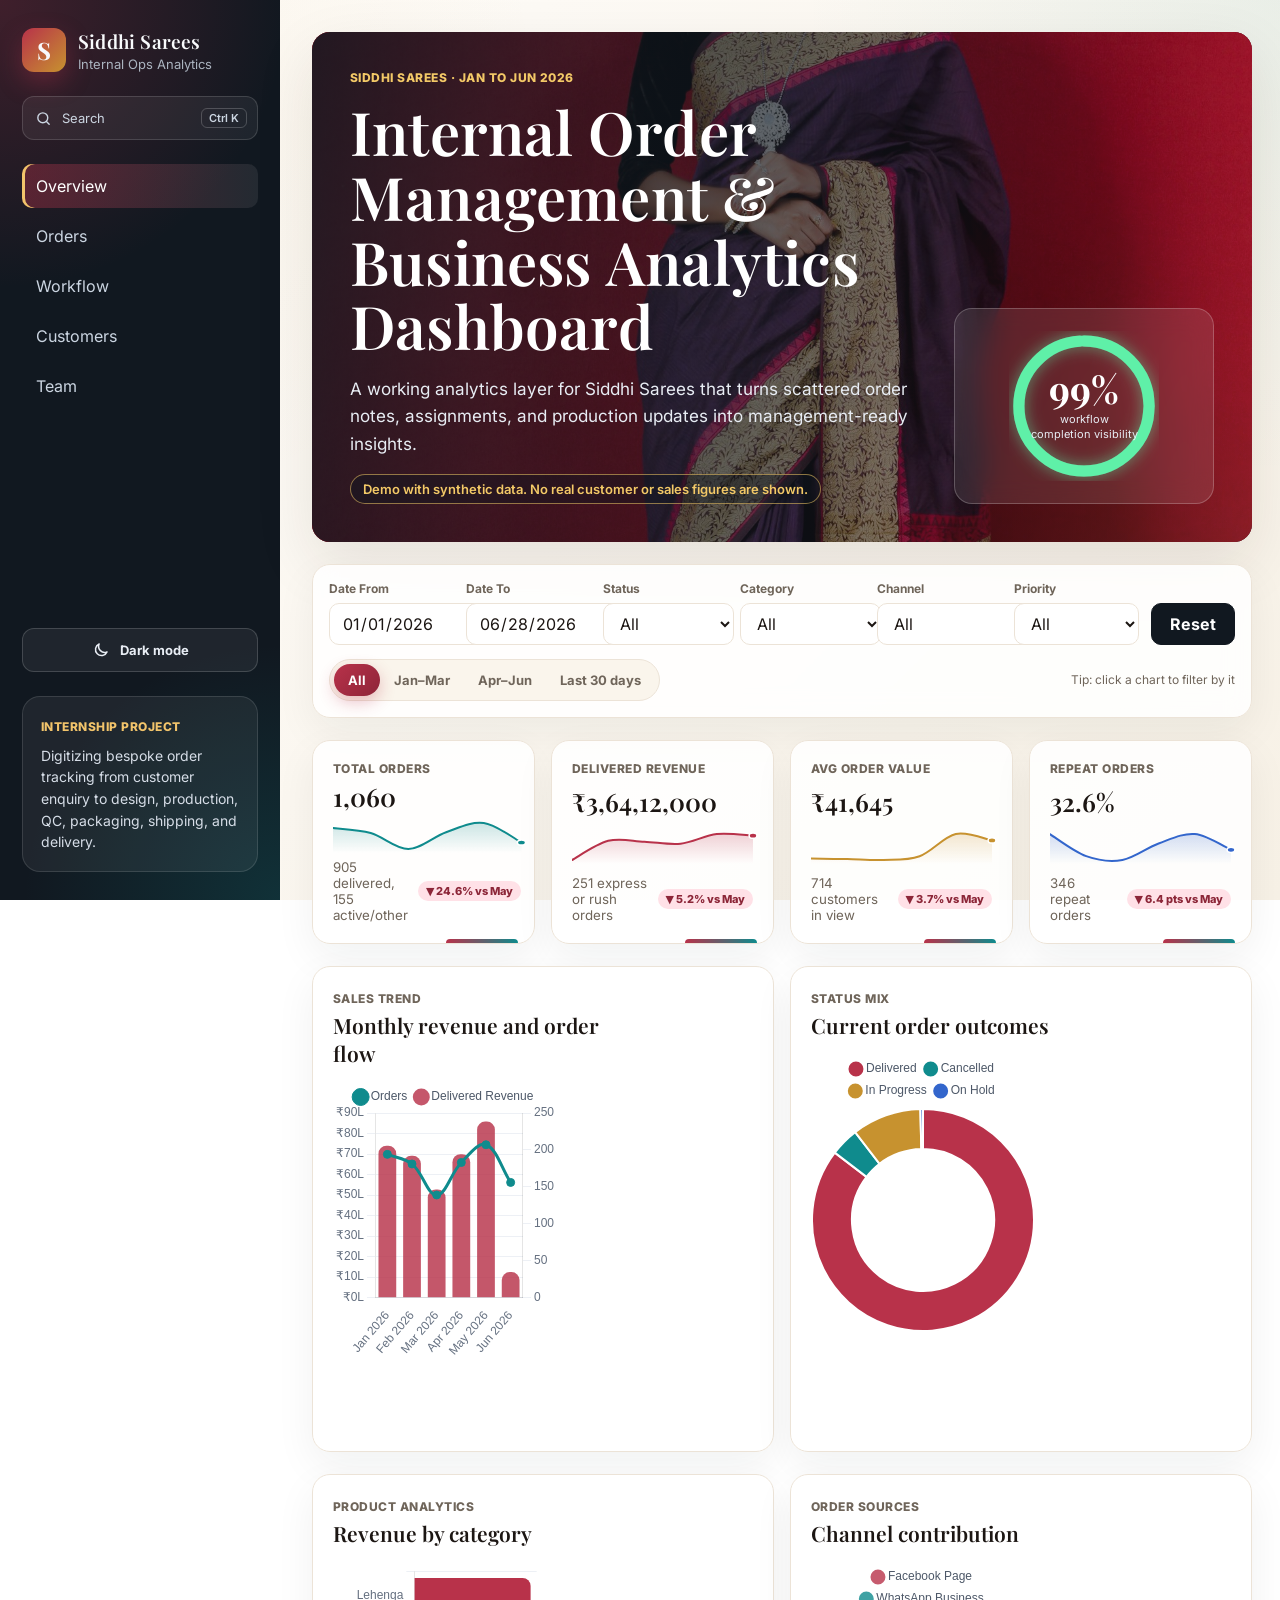
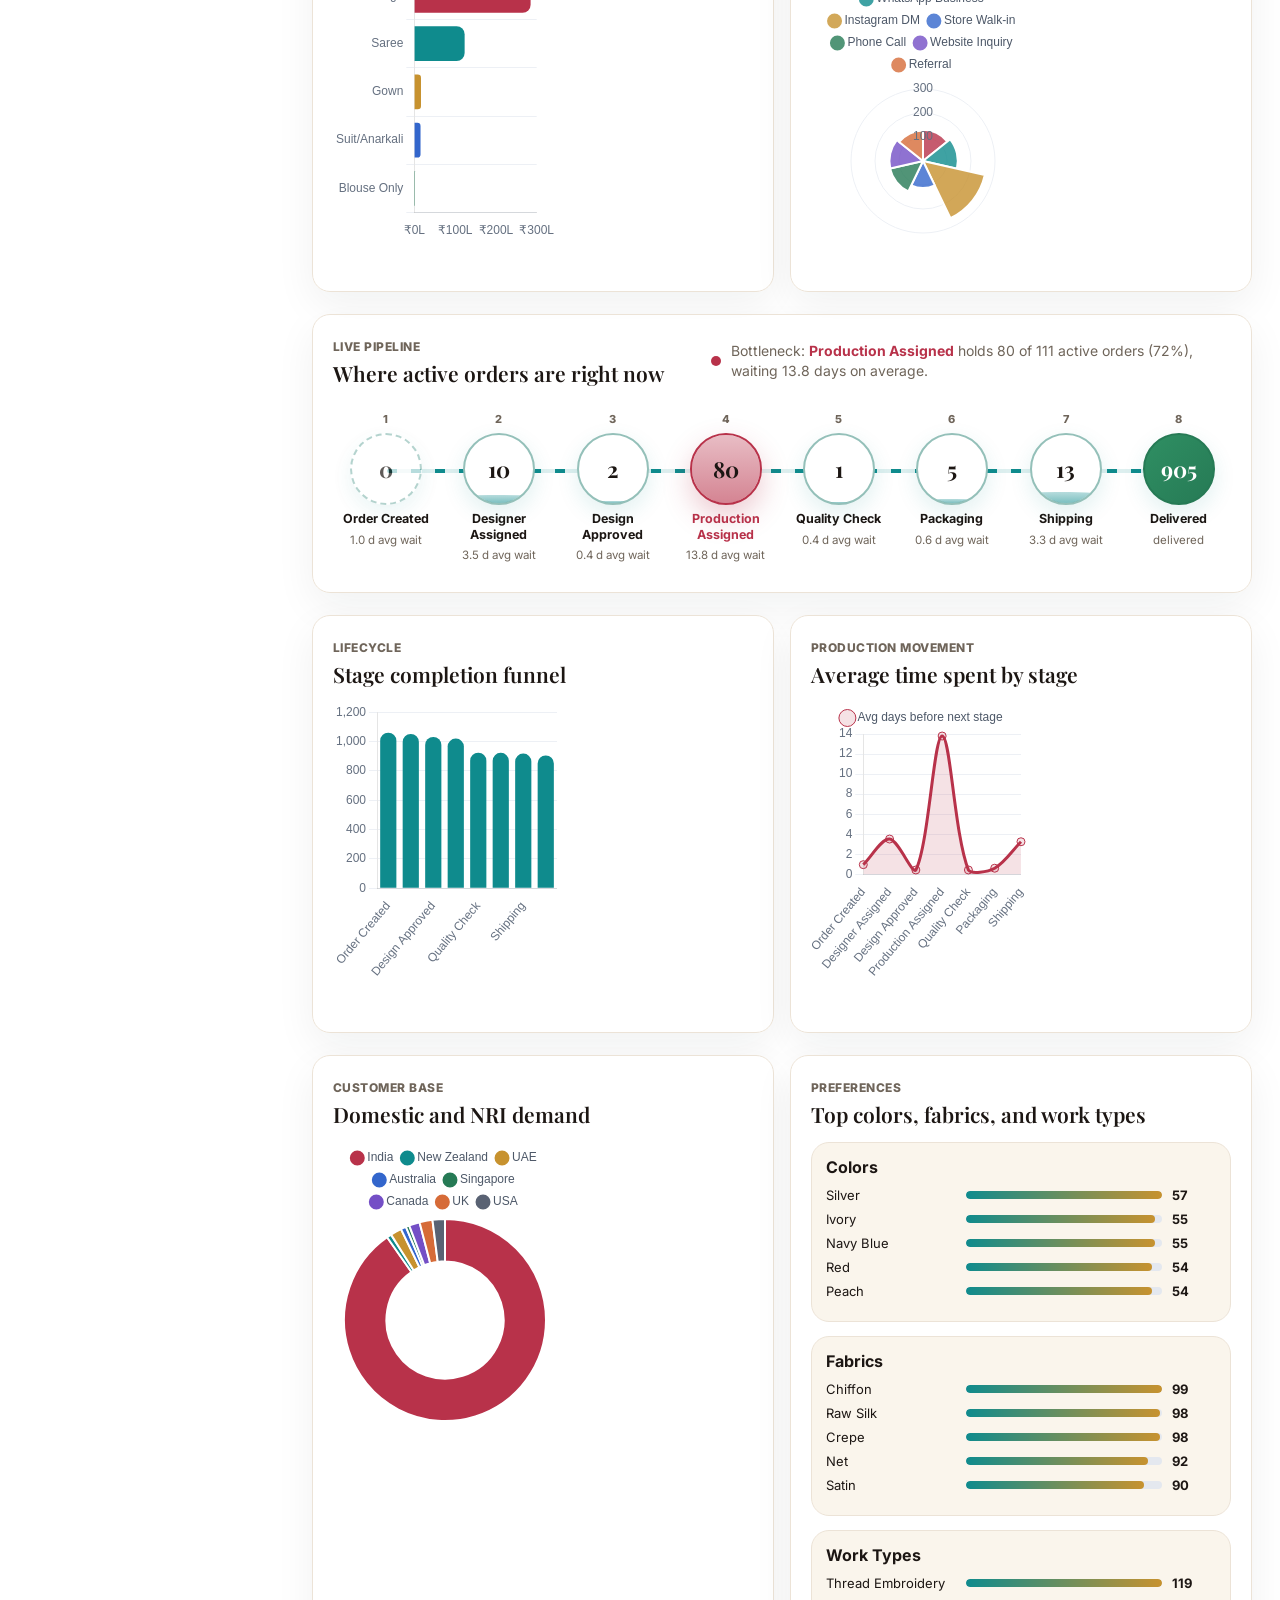
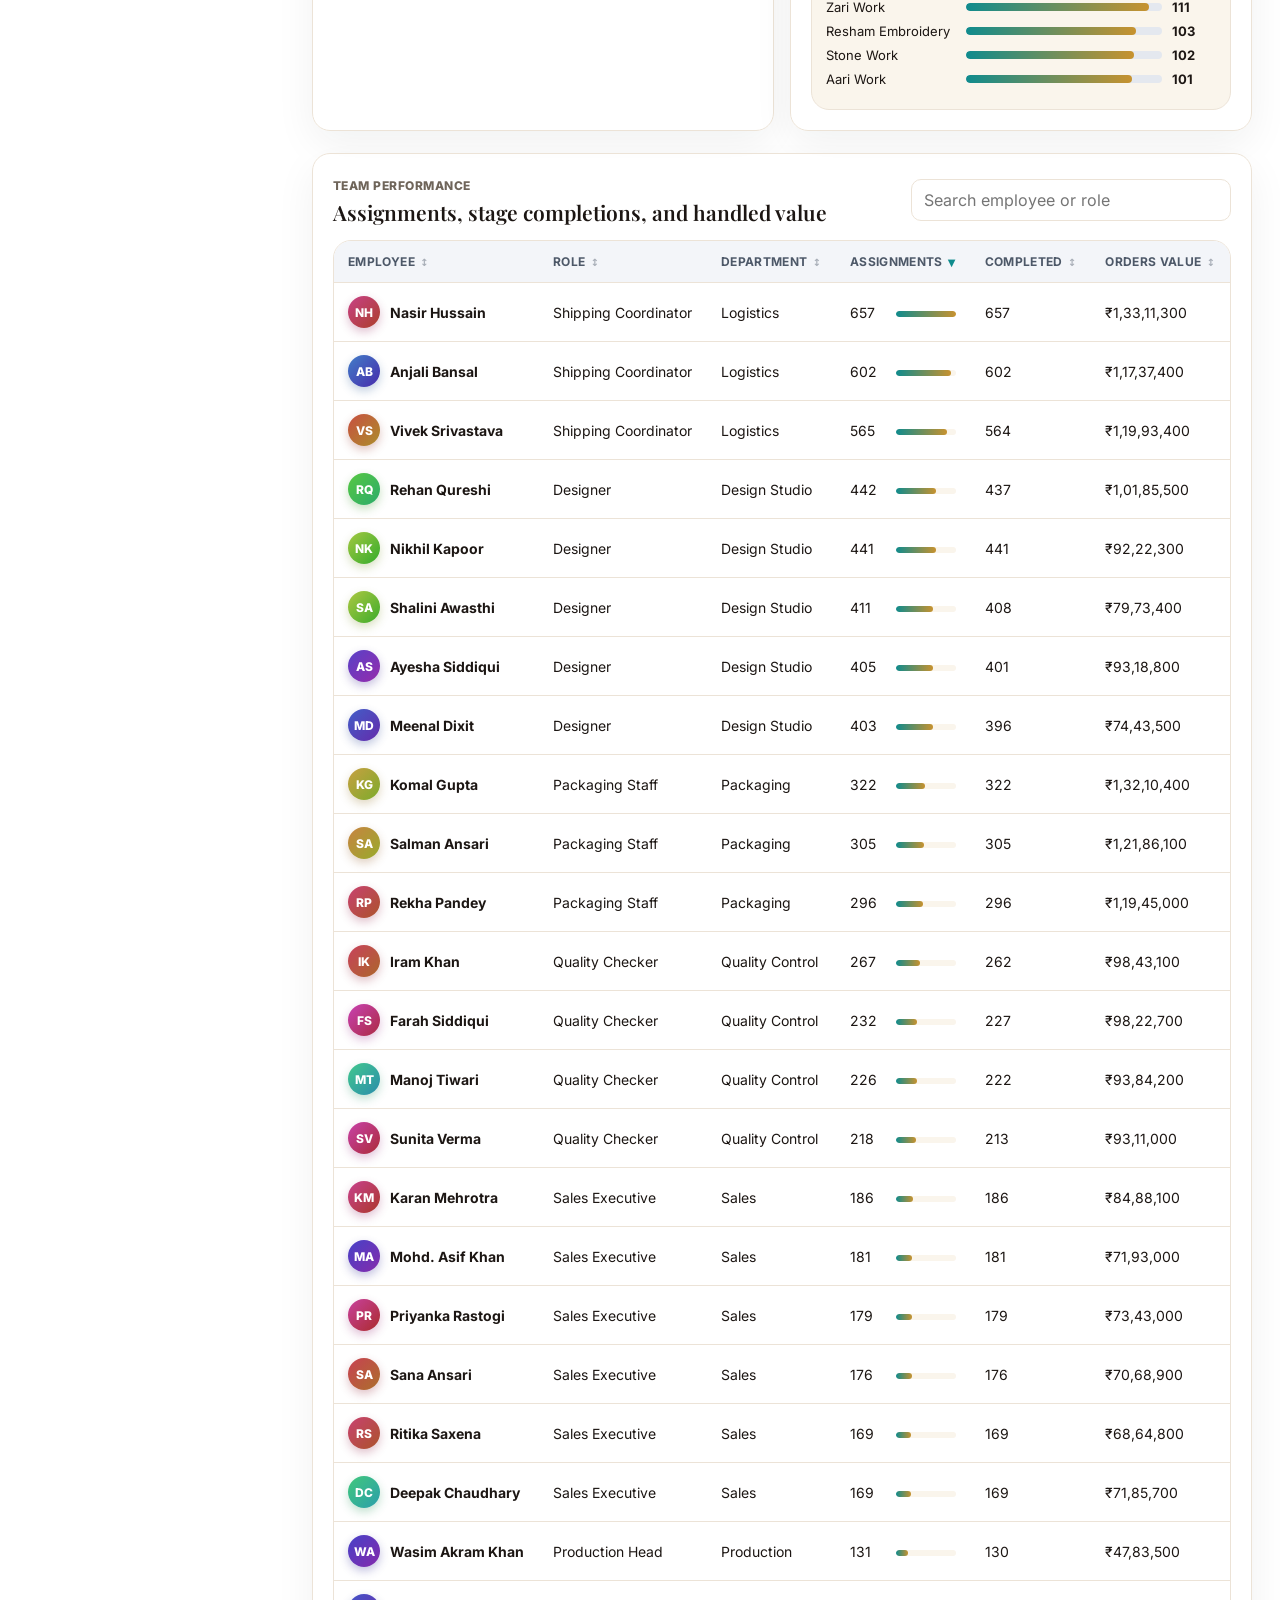
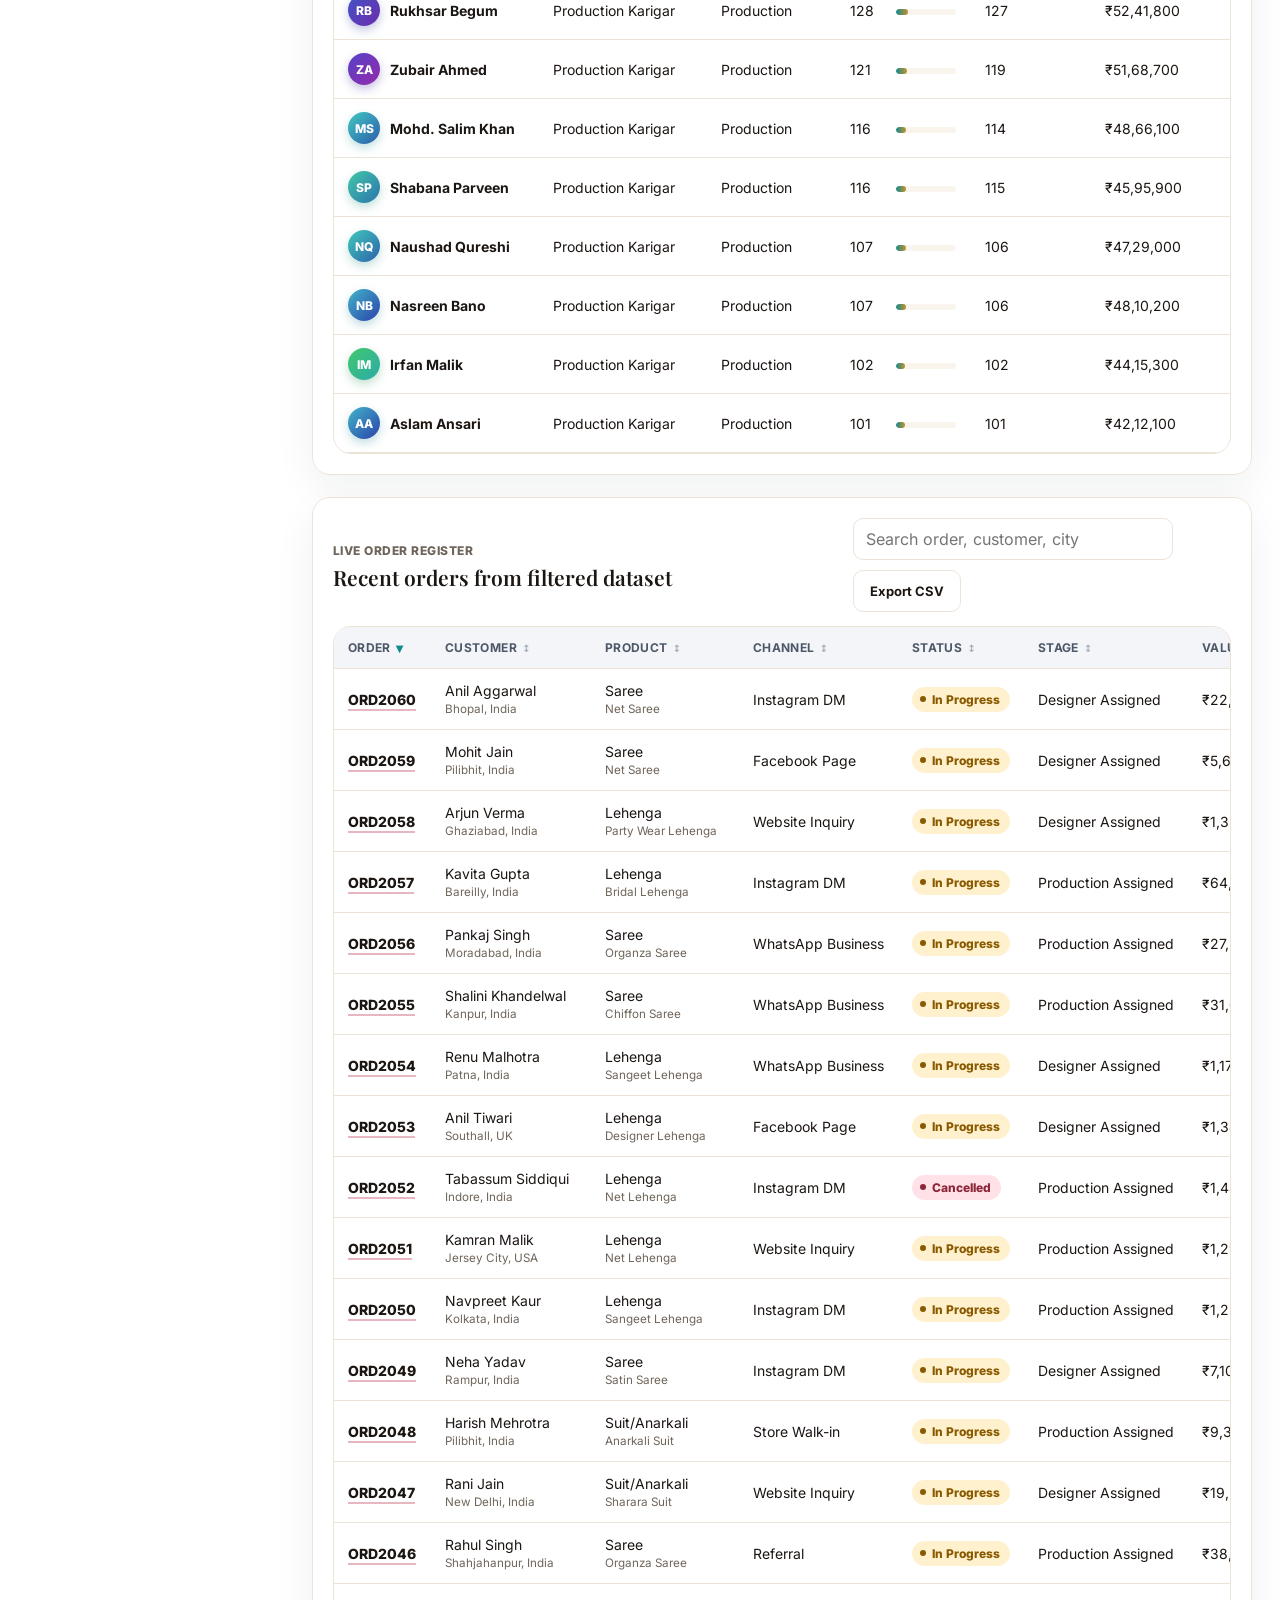
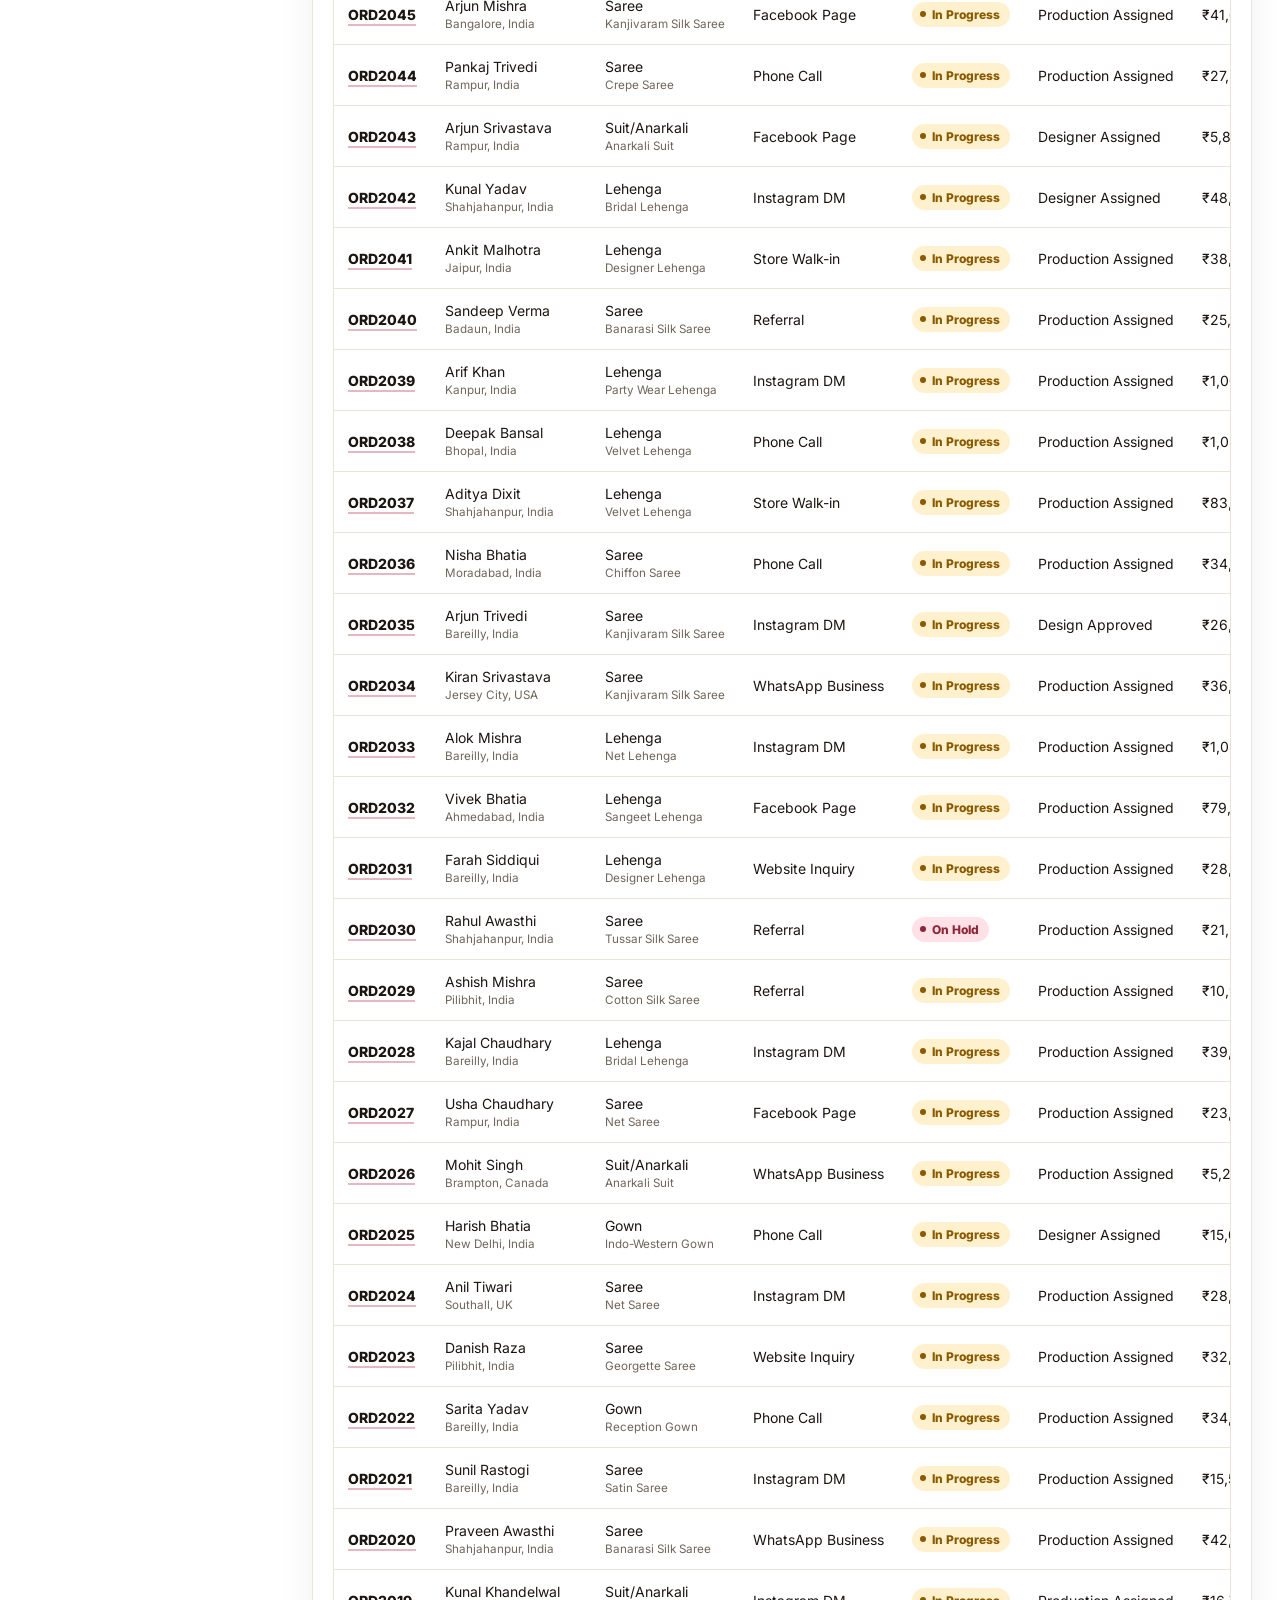
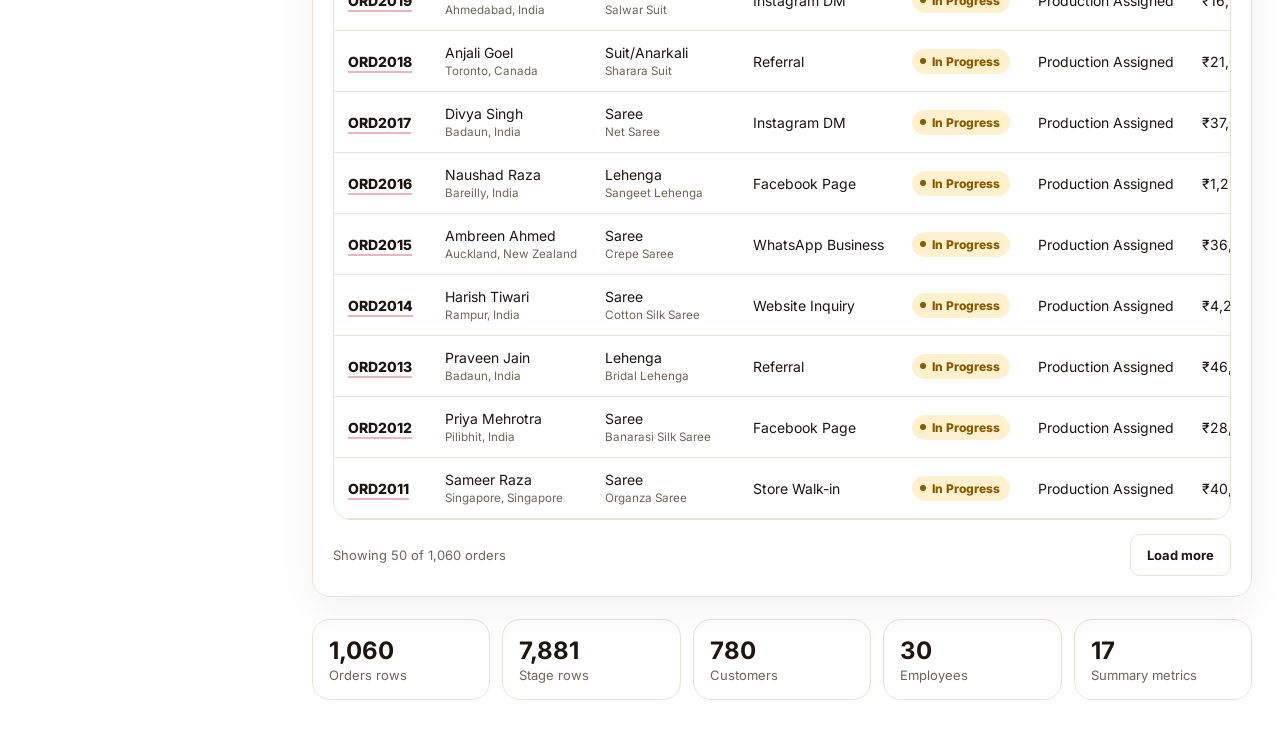
==== commit 33bdf519: "Redesign the dashboard with a live pipeline, drawers and search - Live pipeline of the eight stages:" ====
--- a/index.html
+++ b/index.html
@@ -35,17 +35,25 @@
     <script src="./dashboard-data.js"></script>
   </head>
   <body>
+    <div class="scroll-progress" aria-hidden="true"></div>
     <div class="app-shell">
       <aside class="sidebar">
         <div class="brand">
-          <span class="brand-mark">S</span>
+          <span class="brand-mark" aria-hidden="true">S</span>
           <div>
             <strong>Siddhi Sarees</strong>
             <span>Internal Ops Analytics</span>
           </div>
         </div>
 
+        <button id="paletteOpen" class="palette-trigger" type="button" aria-haspopup="dialog" aria-label="Search orders, staff and actions">
+          <svg aria-hidden="true" viewBox="0 0 24 24"><circle cx="11" cy="11" r="7" /><path d="m20 20-3.5-3.5" /></svg>
+          <span>Search</span>
+          <kbd>Ctrl K</kbd>
+        </button>
+
         <nav class="nav-list" aria-label="Dashboard sections">
+          <span class="nav-indicator" aria-hidden="true"></span>
           <a href="#overview" class="active">Overview</a>
           <a href="#orders">Orders</a>
           <a href="#workflow">Workflow</a>
@@ -53,7 +61,11 @@
           <a href="#team">Team</a>
         </nav>
 
-        <button id="themeToggle" class="theme-toggle" type="button">🌙 Dark Mode</button>
+        <button id="themeToggle" class="theme-toggle" type="button">
+          <svg class="icon-moon" aria-hidden="true" viewBox="0 0 24 24"><path d="M20 14.5A8 8 0 0 1 9.5 4a8 8 0 1 0 10.5 10.5Z" /></svg>
+          <svg class="icon-sun" aria-hidden="true" viewBox="0 0 24 24"><circle cx="12" cy="12" r="4" /><path d="M12 2v2M12 20v2M4.9 4.9l1.4 1.4M17.7 17.7l1.4 1.4M2 12h2M20 12h2M4.9 19.1l1.4-1.4M17.7 6.3l1.4-1.4" /></svg>
+          <span class="theme-label">Dark mode</span>
+        </button>
 
         <div class="story-card">
           <span>Internship Project</span>
@@ -63,14 +75,19 @@
 
       <main class="main">
         <section class="hero" id="overview">
-          <div>
-            <h1>Internal Order Management & Business Analytics Dashboard</h1>
+          <div class="hero-sheen" aria-hidden="true"></div>
+          <div class="hero-text">
+            <p class="eyebrow">Siddhi Sarees · Jan to Jun 2026</p>
+            <h1 id="heroTitle">Internal Order Management &amp; Business Analytics Dashboard</h1>
             <p class="hero-copy">A working analytics layer for Siddhi Sarees that turns scattered order notes, assignments, and production updates into management-ready insights.</p>
             <p class="data-note">Demo with synthetic data. No real customer or sales figures are shown.</p>
           </div>
           <div class="hero-panel">
-            <span class="pulse"></span>
-            <div>
+            <svg class="ring" viewBox="0 0 120 120" aria-hidden="true">
+              <circle class="ring-track" cx="60" cy="60" r="52" />
+              <circle class="ring-fill" id="healthRing" cx="60" cy="60" r="52" pathLength="100" />
+            </svg>
+            <div class="ring-label">
               <strong id="healthScore">--%</strong>
               <span>workflow completion visibility</span>
             </div>
@@ -78,53 +95,82 @@
         </section>
 
         <section class="filters" aria-label="Dashboard filters">
-          <label>
-            <span>Date From</span>
-            <input id="dateFrom" type="date" />
-          </label>
-          <label>
-            <span>Date To</span>
-            <input id="dateTo" type="date" />
-          </label>
-          <label>
-            <span>Status</span>
-            <select id="statusFilter"></select>
-          </label>
-          <label>
-            <span>Category</span>
-            <select id="categoryFilter"></select>
-          </label>
-          <label>
-            <span>Channel</span>
-            <select id="channelFilter"></select>
-          </label>
-          <label>
-            <span>Priority</span>
-            <select id="priorityFilter"></select>
-          </label>
-          <button id="resetFilters" type="button">Reset</button>
+          <div class="filter-fields">
+            <label>
+              <span>Date From</span>
+              <input id="dateFrom" type="date" />
+            </label>
+            <label>
+              <span>Date To</span>
+              <input id="dateTo" type="date" />
+            </label>
+            <label>
+              <span>Status</span>
+              <select id="statusFilter"></select>
+            </label>
+            <label>
+              <span>Category</span>
+              <select id="categoryFilter"></select>
+            </label>
+            <label>
+              <span>Channel</span>
+              <select id="channelFilter"></select>
+            </label>
+            <label>
+              <span>Priority</span>
+              <select id="priorityFilter"></select>
+            </label>
+            <button id="resetFilters" type="button">Reset</button>
+          </div>
+          <div class="filter-meta">
+            <div class="presets" role="group" aria-label="Date range presets">
+              <span class="preset-pill" aria-hidden="true"></span>
+              <button type="button" data-preset="all">All</button>
+              <button type="button" data-preset="q1">Jan–Mar</button>
+              <button type="button" data-preset="q2">Apr–Jun</button>
+              <button type="button" data-preset="30d">Last 30 days</button>
+            </div>
+            <div class="chips" id="activeFilters" aria-live="polite"></div>
+            <p class="filter-hint">Tip: click a chart to filter by it</p>
+          </div>
         </section>
 
         <section class="kpi-grid" aria-label="Key performance indicators">
           <article class="kpi-card">
             <span>Total Orders</span>
             <strong id="kpiOrders">0</strong>
-            <small id="kpiOrdersSub">Across selected period</small>
+            <svg class="spark" id="sparkOrders" viewBox="0 0 120 36" preserveAspectRatio="none" aria-hidden="true"></svg>
+            <div class="kpi-foot">
+              <small id="kpiOrdersSub">Across selected period</small>
+              <b class="delta" id="deltaOrders"></b>
+            </div>
           </article>
           <article class="kpi-card">
             <span>Delivered Revenue</span>
             <strong id="kpiRevenue">0</strong>
-            <small id="kpiRevenueSub">Only delivered orders</small>
+            <svg class="spark" id="sparkRevenue" viewBox="0 0 120 36" preserveAspectRatio="none" aria-hidden="true"></svg>
+            <div class="kpi-foot">
+              <small id="kpiRevenueSub">Only delivered orders</small>
+              <b class="delta" id="deltaRevenue"></b>
+            </div>
           </article>
           <article class="kpi-card">
             <span>Avg Order Value</span>
             <strong id="kpiAov">0</strong>
-            <small id="kpiAovSub">Final price average</small>
+            <svg class="spark" id="sparkAov" viewBox="0 0 120 36" preserveAspectRatio="none" aria-hidden="true"></svg>
+            <div class="kpi-foot">
+              <small id="kpiAovSub">Final price average</small>
+              <b class="delta" id="deltaAov"></b>
+            </div>
           </article>
           <article class="kpi-card">
             <span>Repeat Orders</span>
             <strong id="kpiRepeat">0%</strong>
-            <small id="kpiRepeatSub">Returning customer share</small>
+            <svg class="spark" id="sparkRepeat" viewBox="0 0 120 36" preserveAspectRatio="none" aria-hidden="true"></svg>
+            <div class="kpi-foot">
+              <small id="kpiRepeatSub">Returning customer share</small>
+              <b class="delta" id="deltaRepeat"></b>
+            </div>
           </article>
         </section>
 
@@ -135,6 +181,7 @@
                 <span>Sales Trend</span>
                 <h2>Monthly revenue and order flow</h2>
               </div>
+              <small class="click-hint">Click a month</small>
             </div>
             <div class="chart-wrap tall"><canvas id="trendChart" role="img" aria-label="Bar and line chart: delivered revenue and number of orders for each month"></canvas></div>
           </article>
@@ -144,6 +191,7 @@
                 <span>Status Mix</span>
                 <h2>Current order outcomes</h2>
               </div>
+              <small class="click-hint">Click a status</small>
             </div>
             <div class="chart-wrap tall"><canvas id="statusChart" role="img" aria-label="Doughnut chart: number of orders in each current status"></canvas></div>
           </article>
@@ -156,6 +204,7 @@
                 <span>Product Analytics</span>
                 <h2>Revenue by category</h2>
               </div>
+              <small class="click-hint">Click a category</small>
             </div>
             <div class="chart-wrap"><canvas id="categoryChart" role="img" aria-label="Horizontal bar chart: order value by product category"></canvas></div>
           </article>
@@ -165,12 +214,24 @@
                 <span>Order Sources</span>
                 <h2>Channel contribution</h2>
               </div>
+              <small class="click-hint">Click a channel</small>
             </div>
             <div class="chart-wrap"><canvas id="channelChart" role="img" aria-label="Polar area chart: number of orders from each sales channel"></canvas></div>
           </article>
         </section>
 
-        <section class="grid two" id="workflow">
+        <section class="panel wide pipeline-panel" id="workflow" aria-labelledby="pipelineTitle">
+          <div class="panel-head">
+            <div>
+              <span>Live Pipeline</span>
+              <h2 id="pipelineTitle">Where active orders are right now</h2>
+            </div>
+            <p class="pipeline-callout" id="pipelineCallout"></p>
+          </div>
+          <ol class="pipeline" id="pipeline"></ol>
+        </section>
+
+        <section class="grid two">
           <article class="panel">
             <div class="panel-head">
               <div>
@@ -218,7 +279,7 @@
               <span>Team Performance</span>
               <h2>Assignments, stage completions, and handled value</h2>
             </div>
-            <input id="teamSearch" class="search" type="search" placeholder="Search employee or role" />
+            <input id="teamSearch" class="search" type="search" placeholder="Search employee or role" aria-label="Search employees" />
           </div>
           <div class="table-wrap">
             <table>
@@ -244,7 +305,7 @@
               <h2>Recent orders from filtered dataset</h2>
             </div>
             <div class="panel-actions">
-              <input id="orderSearch" class="search" type="search" placeholder="Search order, customer, city" />
+              <input id="orderSearch" class="search" type="search" placeholder="Search order, customer, city" aria-label="Search orders" />
               <button id="exportOrdersBtn" class="btn-secondary" type="button">Export CSV</button>
             </div>
           </div>
@@ -270,7 +331,7 @@
           </div>
         </section>
 
-        <section class="data-strip">
+        <section class="data-strip" aria-label="Workbook row counts">
           <div><strong id="sheetOrders">0</strong><span>Orders rows</span></div>
           <div><strong id="sheetStages">0</strong><span>Stage rows</span></div>
           <div><strong id="sheetCustomers">0</strong><span>Customers</span></div>
@@ -280,6 +341,27 @@
       </main>
     </div>
 
+    <dialog id="drawer" class="drawer" aria-labelledby="drawerTitle">
+      <div class="drawer-inner">
+        <button class="drawer-close" type="button" data-close aria-label="Close details">
+          <svg aria-hidden="true" viewBox="0 0 24 24"><path d="M6 6l12 12M18 6 6 18" /></svg>
+        </button>
+        <div id="drawerBody"></div>
+      </div>
+    </dialog>
+
+    <dialog id="palette" class="palette" aria-label="Search">
+      <div class="palette-box">
+        <div class="palette-input">
+          <svg aria-hidden="true" viewBox="0 0 24 24"><circle cx="11" cy="11" r="7" /><path d="m20 20-3.5-3.5" /></svg>
+          <input id="paletteInput" type="text" role="combobox" aria-expanded="true" aria-controls="paletteList" aria-autocomplete="list" placeholder="Search orders, customers, staff or actions" autocomplete="off" />
+          <kbd>Esc</kbd>
+        </div>
+        <ul id="paletteList" class="palette-list" role="listbox" aria-label="Results"></ul>
+      </div>
+    </dialog>
+
     <script src="./app.js"></script>
+    <script src="./ui.js"></script>
   </body>
 </html>
--- a/styles.css
+++ b/styles.css
@@ -40,20 +40,25 @@
 :root {
   color-scheme: light;
   --ink: #1c1613;
-  --muted: #746a5f;
+  --muted: #6f655a;
   --line: #ece3d7;
   --surface: #ffffff;
   --soft: #faf5ec;
+  --card: rgba(255, 255, 255, 0.86);
+  --field: #ffffff;
   --accent: #b8324a;
   --accent-2: #0f8b8d;
   --gold: #c7922f;
   --green: #267a55;
   --blue: #3366cc;
   --shadow: 0 22px 60px rgba(38, 26, 16, 0.1);
+  --shadow-soft: 0 14px 42px rgba(24, 32, 42, 0.06);
+  --spot: rgba(199, 146, 47, 0.13);
   --font-display: "Playfair Display", Georgia, "Times New Roman", serif;
   --font-body: Inter, ui-sans-serif, system-ui, -apple-system, BlinkMacSystemFont, "Segoe UI", sans-serif;
   --card-radius: 18px;
   --ease-out: cubic-bezier(0.16, 1, 0.3, 1);
+  --ease-spring: cubic-bezier(0.34, 1.56, 0.64, 1);
 }
 
 :root[data-theme="dark"] {
@@ -63,7 +68,11 @@
   --line: #2e2721;
   --surface: #1a1512;
   --soft: #211b17;
+  --card: rgba(26, 21, 18, 0.86);
+  --field: #1a1512;
   --shadow: 0 22px 60px rgba(0, 0, 0, 0.5);
+  --shadow-soft: 0 14px 42px rgba(0, 0, 0, 0.28);
+  --spot: rgba(243, 201, 103, 0.08);
 }
 
 * {
@@ -82,6 +91,7 @@
     radial-gradient(circle at top right, rgba(15, 139, 141, 0.07), transparent 30rem),
     radial-gradient(circle at 10% 10%, rgba(199, 146, 47, 0.06), transparent 26rem),
     linear-gradient(135deg, #fffdfa 0%, #f7f1e6 100%);
+  background-attachment: fixed;
   transition: background 180ms ease, color 180ms ease;
 }
 
@@ -90,6 +100,7 @@
     radial-gradient(circle at top right, rgba(15, 139, 141, 0.14), transparent 30rem),
     radial-gradient(circle at 10% 10%, rgba(199, 146, 47, 0.08), transparent 26rem),
     linear-gradient(135deg, #100c0a 0%, #191410 100%);
+  background-attachment: fixed;
 }
 
 button,
@@ -97,6 +108,44 @@
 select {
   font: inherit;
 }
+
+button {
+  color: inherit;
+  cursor: pointer;
+}
+
+:focus-visible {
+  outline: 2px solid var(--accent-2);
+  outline-offset: 2px;
+}
+
+/* ---------- Scroll progress ---------- */
+
+.scroll-progress {
+  position: fixed;
+  inset: 0 0 auto;
+  z-index: 60;
+  height: 3px;
+  background: linear-gradient(90deg, var(--accent), var(--gold), var(--accent-2));
+  transform: scaleX(0);
+  transform-origin: 0 50%;
+  pointer-events: none;
+}
+
+@supports (animation-timeline: scroll()) {
+  .scroll-progress {
+    animation: progress-grow linear both;
+    animation-timeline: scroll(root);
+  }
+}
+
+@keyframes progress-grow {
+  to {
+    transform: scaleX(1);
+  }
+}
+
+/* ---------- Layout and sidebar ---------- */
 
 .app-shell {
   display: grid;
@@ -109,11 +158,15 @@
   top: 0;
   height: 100vh;
   padding: 28px 22px;
-  background: #111820;
+  background:
+    radial-gradient(circle at 0% 0%, rgba(184, 50, 74, 0.28), transparent 18rem),
+    radial-gradient(circle at 100% 100%, rgba(15, 139, 141, 0.22), transparent 16rem),
+    #111820;
   color: #f8fafc;
   display: flex;
   flex-direction: column;
-  gap: 28px;
+  gap: 24px;
+  overflow-y: auto;
 }
 
 .brand {
@@ -127,14 +180,16 @@
   height: 44px;
   display: grid;
   place-items: center;
-  border-radius: 8px;
+  border-radius: 12px;
   background: linear-gradient(135deg, var(--accent), var(--gold));
-  font-weight: 800;
+  box-shadow: 0 10px 24px rgba(184, 50, 74, 0.35);
+  font-family: var(--font-display);
+  font-weight: 700;
   font-size: 24px;
 }
 
-.brand strong,
-.brand span {
+.brand div > strong,
+.brand div > span {
   display: block;
 }
 
@@ -145,30 +200,90 @@
   letter-spacing: 0.2px;
 }
 
-.brand span {
+.brand div > span {
   color: #abb4c0;
   font-size: 13px;
   margin-top: 2px;
 }
 
+.palette-trigger {
+  display: flex;
+  align-items: center;
+  gap: 10px;
+  width: 100%;
+  min-height: 44px;
+  padding: 0 10px 0 12px;
+  border: 1px solid rgba(255, 255, 255, 0.14);
+  border-radius: 12px;
+  background: rgba(255, 255, 255, 0.06);
+  color: #cbd5e1;
+  font-size: 13px;
+  text-align: left;
+  transition: background 180ms ease, border-color 180ms ease;
+}
+
+.palette-trigger:hover {
+  background: rgba(255, 255, 255, 0.11);
+  border-color: rgba(255, 255, 255, 0.24);
+}
+
+.palette-trigger svg {
+  width: 17px;
+  height: 17px;
+  flex: none;
+  fill: none;
+  stroke: currentColor;
+  stroke-width: 2;
+  stroke-linecap: round;
+}
+
+.palette-trigger span {
+  flex: 1;
+}
+
+kbd {
+  padding: 2px 7px;
+  border: 1px solid rgba(255, 255, 255, 0.2);
+  border-radius: 6px;
+  font-family: var(--font-body);
+  font-size: 11px;
+  font-weight: 600;
+  white-space: nowrap;
+}
+
 .nav-list {
+  position: relative;
   display: grid;
   gap: 6px;
 }
 
+.nav-indicator {
+  position: absolute;
+  top: 0;
+  left: 0;
+  border-radius: 10px;
+  background: linear-gradient(90deg, rgba(184, 50, 74, 0.38), rgba(255, 255, 255, 0.08));
+  box-shadow: inset 3px 0 0 #f2c46b;
+  pointer-events: none;
+}
+
+.nav-list.ready .nav-indicator {
+  transition: transform 420ms var(--ease-out), width 420ms var(--ease-out), height 420ms var(--ease-out);
+}
+
 .nav-list a {
+  position: relative;
+  z-index: 1;
   color: #cbd5e1;
   text-decoration: none;
   padding: 12px 14px;
-  border-radius: 8px;
-  transition: 180ms ease;
+  border-radius: 10px;
+  transition: color 180ms ease;
 }
 
 .nav-list a:hover,
 .nav-list a.active {
-  background: rgba(255, 255, 255, 0.08);
   color: #fff;
-  transform: translateX(3px);
 }
 
 .theme-toggle {
@@ -176,22 +291,45 @@
   display: inline-flex;
   align-items: center;
   justify-content: center;
-  gap: 8px;
-  min-height: 42px;
+  gap: 10px;
+  min-height: 44px;
   padding: 0 14px;
-  border-radius: 8px;
+  border-radius: 12px;
   border: 1px solid rgba(255, 255, 255, 0.16);
   background: rgba(255, 255, 255, 0.06);
   color: #e8edf4;
-  cursor: pointer;
   font-size: 13px;
   font-weight: 700;
-  transition: 180ms ease;
+  transition: background 180ms ease, transform 180ms ease;
 }
 
 .theme-toggle:hover {
   background: rgba(255, 255, 255, 0.14);
-  transform: translateY(-1px);
+}
+
+.theme-toggle svg {
+  width: 18px;
+  height: 18px;
+  fill: none;
+  stroke: currentColor;
+  stroke-width: 2;
+  stroke-linecap: round;
+  stroke-linejoin: round;
+  transition: transform 500ms var(--ease-spring), opacity 300ms ease;
+}
+
+.theme-toggle .icon-sun,
+:root[data-theme="dark"] .theme-toggle .icon-moon {
+  display: none;
+}
+
+:root[data-theme="dark"] .theme-toggle .icon-sun {
+  display: block;
+  animation: spin-in 600ms var(--ease-spring);
+}
+
+:root:not([data-theme="dark"]) .theme-toggle .icon-moon {
+  animation: spin-in 600ms var(--ease-spring);
 }
 
 .story-card {
@@ -203,10 +341,10 @@
 
 .story-card span,
 .eyebrow,
-.panel-head span,
-.kpi-card span {
+.panel-head > div > span,
+.kpi-card > span {
   text-transform: uppercase;
-  letter-spacing: 0;
+  letter-spacing: 0.04em;
   font-size: 12px;
   font-weight: 800;
 }
@@ -226,10 +364,17 @@
   padding: 32px;
   display: grid;
   gap: 22px;
-}
+  min-width: 0;
+}
+
+/* ---------- Hero ---------- */
 
 .hero {
-  min-height: 330px;
+  --px: 0;
+  --py: 0;
+  position: relative;
+  isolation: isolate;
+  min-height: 340px;
   display: grid;
   grid-template-columns: minmax(0, 1fr) 260px;
   align-items: end;
@@ -237,17 +382,50 @@
   padding: 38px;
   border-radius: var(--card-radius);
   overflow: hidden;
-  background:
-    linear-gradient(90deg, rgba(17, 24, 32, 0.88), rgba(17, 24, 32, 0.45)),
-    url("./hero-textile.jpg") center/cover;
+  background: #111820;
   color: white;
   box-shadow: var(--shadow);
-  animation: rise 520ms ease both;
+  animation: rise 620ms var(--ease-out) both;
+}
+
+.hero::before {
+  content: "";
+  position: absolute;
+  inset: -24px;
+  z-index: -2;
+  background: url("./hero-textile.jpg") center/cover;
+  transform: translate(calc(var(--px) * -14px), calc(var(--py) * -10px)) scale(1.06);
+  transition: transform 600ms var(--ease-out);
+  animation: drift 26s ease-in-out infinite alternate;
+}
+
+.hero::after {
+  content: "";
+  position: absolute;
+  inset: 0;
+  z-index: -1;
+  background: linear-gradient(100deg, rgba(17, 24, 32, 0.92) 0%, rgba(17, 24, 32, 0.66) 48%, rgba(60, 14, 24, 0.35) 100%);
+}
+
+/* A slow band of light sweeping across, like sheen on silk. */
+.hero-sheen {
+  position: absolute;
+  inset: 0;
+  z-index: -1;
+  background: linear-gradient(115deg, transparent 32%, rgba(255, 228, 180, 0.16) 44%, rgba(255, 255, 255, 0.07) 50%, transparent 62%);
+  background-size: 260% 100%;
+  mix-blend-mode: screen;
+  pointer-events: none;
+  animation: sheen 8s ease-in-out 1.2s infinite;
+}
+
+.hero-text {
+  min-width: 0;
 }
 
 .eyebrow {
   color: #f3c967;
-  margin: 0 0 12px;
+  margin: 0 0 14px;
 }
 
 .hero h1 {
@@ -260,12 +438,19 @@
   letter-spacing: 0.2px;
 }
 
+.hero h1 .word {
+  display: inline-block;
+  animation: word-in 900ms var(--ease-out) both;
+  animation-delay: calc(var(--i) * 70ms + 150ms);
+}
+
 .hero-copy {
   max-width: 760px;
   color: #e8edf4;
   line-height: 1.6;
   margin: 18px 0 0;
   font-size: 17px;
+  animation: fade-up 800ms var(--ease-out) 650ms both;
 }
 
 .data-note {
@@ -278,57 +463,90 @@
   color: #f3c967;
   font-size: 13px;
   font-weight: 600;
+  animation: fade-up 800ms var(--ease-out) 800ms both;
 }
 
 .hero-panel {
-  background: rgba(255, 255, 255, 0.12);
-  backdrop-filter: blur(14px);
+  position: relative;
+  display: grid;
+  place-items: center;
+  gap: 4px;
+  padding: 22px;
   border: 1px solid rgba(255, 255, 255, 0.22);
   border-radius: var(--card-radius);
-  padding: 20px;
-  display: flex;
-  align-items: center;
-  gap: 16px;
-}
-
-.hero-panel strong,
-.hero-panel span {
-  display: block;
-}
-
-.hero-panel strong {
+  background: rgba(255, 255, 255, 0.1);
+  backdrop-filter: blur(14px);
+  transform: translate(calc(var(--px) * 10px), calc(var(--py) * 8px));
+  transition: transform 600ms var(--ease-out);
+  animation: fade-up 800ms var(--ease-out) 500ms both;
+}
+
+.ring {
+  width: 150px;
+  height: 150px;
+  transform: rotate(-90deg);
+}
+
+.ring circle {
+  fill: none;
+  stroke-width: 9;
+}
+
+.ring-track {
+  stroke: rgba(255, 255, 255, 0.14);
+}
+
+.ring-fill {
+  --value: 0;
+  stroke: #5ff0a8;
+  stroke-linecap: round;
+  stroke-dasharray: 100;
+  stroke-dashoffset: calc(100 - var(--value));
+  filter: drop-shadow(0 0 6px rgba(95, 240, 168, 0.55));
+  transition: stroke-dashoffset 1600ms var(--ease-out) 600ms;
+}
+
+.ring-label {
+  position: absolute;
+  top: 22px;
+  width: 150px;
+  height: 150px;
+  display: grid;
+  place-content: center;
+  text-align: center;
+}
+
+.ring-label strong {
+  font-family: var(--font-display);
   font-size: 38px;
-}
-
-.hero-panel span:last-child {
+  line-height: 1;
+}
+
+.ring-label span {
+  max-width: 110px;
+  margin-top: 4px;
   color: #e8edf4;
-  line-height: 1.35;
-}
-
-.pulse {
-  width: 14px;
-  height: 14px;
-  border-radius: 99px;
-  background: #5ff0a8;
-  box-shadow: 0 0 0 0 rgba(95, 240, 168, 0.65);
-  animation: pulse 1.8s infinite;
-  flex: 0 0 auto;
-}
+  font-size: 11px;
+  line-height: 1.3;
+}
+
+/* ---------- Filters ---------- */
 
 .filters {
+  display: grid;
+  gap: 14px;
+  padding: 16px;
+  border-radius: var(--card-radius);
+  background: var(--card);
+  border: 1px solid var(--line);
+  box-shadow: var(--shadow-soft);
+  backdrop-filter: blur(12px);
+}
+
+.filter-fields {
   display: grid;
   grid-template-columns: repeat(6, minmax(125px, 1fr)) auto;
   gap: 12px;
-  padding: 16px;
-  border-radius: var(--card-radius);
-  background: rgba(255, 255, 255, 0.78);
-  border: 1px solid var(--line);
-  box-shadow: 0 14px 40px rgba(24, 32, 42, 0.05);
-  backdrop-filter: blur(12px);
-}
-
-:root[data-theme="dark"] .filters {
-  background: rgba(26, 21, 18, 0.78);
 }
 
 label {
@@ -343,35 +561,154 @@
 }
 
 input,
-select,
-button {
+select {
   min-height: 42px;
-  border-radius: 8px;
+  border-radius: 10px;
   border: 1px solid var(--line);
-  background: #fff;
+  background: var(--field);
   color: var(--ink);
   padding: 0 12px;
-}
-
-:root[data-theme="dark"] input,
-:root[data-theme="dark"] select {
-  background: var(--surface);
-}
-
-button {
+  transition: border-color 180ms ease, box-shadow 180ms ease;
+}
+
+input:hover,
+select:hover {
+  border-color: color-mix(in srgb, var(--accent-2) 45%, var(--line));
+}
+
+input:focus-visible,
+select:focus-visible {
+  outline: none;
+  border-color: var(--accent-2);
+  box-shadow: 0 0 0 3px rgba(15, 139, 141, 0.18);
+}
+
+#resetFilters {
   align-self: end;
+  min-height: 42px;
+  padding: 0 18px;
+  border: 1px solid #111820;
+  border-radius: 10px;
   background: #111820;
   color: #fff;
-  border-color: #111820;
-  cursor: pointer;
-  transition: 180ms ease;
-}
-
-button:hover {
+  font-weight: 700;
+  transition: transform 180ms ease, box-shadow 180ms ease;
+}
+
+#resetFilters:hover {
   transform: translateY(-1px);
   box-shadow: 0 10px 20px rgba(17, 24, 32, 0.18);
 }
 
+:root[data-theme="dark"] #resetFilters {
+  border-color: var(--gold);
+  background: var(--gold);
+  color: #1a1512;
+}
+
+.filter-meta {
+  display: flex;
+  align-items: center;
+  flex-wrap: wrap;
+  gap: 10px 14px;
+}
+
+.presets {
+  position: relative;
+  display: inline-flex;
+  padding: 4px;
+  border: 1px solid var(--line);
+  border-radius: 999px;
+  background: var(--soft);
+}
+
+.presets button {
+  position: relative;
+  z-index: 1;
+  min-height: 32px;
+  padding: 0 14px;
+  border: 0;
+  border-radius: 999px;
+  background: transparent;
+  color: var(--muted);
+  font-size: 13px;
+  font-weight: 700;
+  transition: color 200ms ease;
+}
+
+.presets button[aria-pressed="true"] {
+  color: #fff;
+}
+
+.preset-pill {
+  position: absolute;
+  top: 4px;
+  left: 0;
+  height: calc(100% - 8px);
+  border-radius: 999px;
+  background: linear-gradient(135deg, var(--accent), #8e2438);
+  box-shadow: 0 6px 16px rgba(184, 50, 74, 0.3);
+  opacity: 0;
+}
+
+.preset-pill.visible {
+  opacity: 1;
+}
+
+.presets.ready .preset-pill {
+  transition: transform 420ms var(--ease-out), width 420ms var(--ease-out), opacity 200ms ease;
+}
+
+.chips {
+  display: flex;
+  flex-wrap: wrap;
+  gap: 8px;
+}
+
+.chip {
+  display: inline-flex;
+  align-items: center;
+  gap: 8px;
+  min-height: 32px;
+  padding: 0 8px 0 12px;
+  border: 1px solid color-mix(in srgb, var(--accent-2) 35%, transparent);
+  border-radius: 999px;
+  background: color-mix(in srgb, var(--accent-2) 10%, var(--surface));
+  color: var(--ink);
+  font-size: 13px;
+  font-weight: 600;
+  animation: chip-in 380ms var(--ease-spring) both;
+  transition: background 180ms ease, border-color 180ms ease;
+}
+
+.chip span {
+  display: grid;
+  place-items: center;
+  width: 20px;
+  height: 20px;
+  border-radius: 50%;
+  background: color-mix(in srgb, var(--accent-2) 18%, transparent);
+  font-size: 14px;
+  line-height: 1;
+}
+
+.chip:hover {
+  border-color: var(--accent);
+  background: color-mix(in srgb, var(--accent) 10%, var(--surface));
+}
+
+.filter-hint {
+  margin: 0 0 0 auto;
+  color: var(--muted);
+  font-size: 12px;
+}
+
+.filters.has-chips .filter-hint {
+  display: none;
+}
+
+/* ---------- Cards ---------- */
+
 .kpi-grid {
   display: grid;
   grid-template-columns: repeat(4, minmax(0, 1fr));
@@ -380,27 +717,48 @@
 
 .kpi-card,
 .panel {
-  background: rgba(255, 255, 255, 0.88);
+  position: relative;
+  isolation: isolate;
+  background: var(--card);
   border: 1px solid var(--line);
   border-radius: var(--card-radius);
-  box-shadow: 0 14px 42px rgba(24, 32, 42, 0.06);
-  transition: transform 320ms var(--ease-out), box-shadow 320ms var(--ease-out), opacity 520ms var(--ease-out), background 180ms ease;
-}
-
-:root[data-theme="dark"] .kpi-card,
-:root[data-theme="dark"] .panel {
-  background: rgba(26, 21, 18, 0.88);
+  box-shadow: var(--shadow-soft);
+  transition:
+    transform 420ms var(--ease-out),
+    box-shadow 420ms var(--ease-out),
+    opacity 620ms var(--ease-out),
+    background 180ms ease;
+  transition-delay: 0ms, 0ms, var(--reveal-delay, 0ms), 0ms;
+}
+
+/* Cursor spotlight */
+.kpi-card::before,
+.panel::before {
+  content: "";
+  position: absolute;
+  inset: 0;
+  z-index: -1;
+  border-radius: inherit;
+  background: radial-gradient(380px circle at var(--mx, 50%) var(--my, 50%), var(--spot), transparent 45%);
+  opacity: 0;
+  transition: opacity 300ms ease;
+  pointer-events: none;
+}
+
+.kpi-card:hover::before,
+.panel:hover::before {
+  opacity: 1;
 }
 
 .kpi-card:hover,
 .panel:hover {
   transform: translateY(-3px);
-  box-shadow: 0 20px 48px rgba(38, 26, 16, 0.12);
+  box-shadow: 0 22px 52px rgba(38, 26, 16, 0.12);
 }
 
 .reveal:not(.in-view) {
   opacity: 0;
-  transform: translateY(18px);
+  transform: translateY(22px) scale(0.985);
   /* Pure-CSS safety net: if IntersectionObserver never fires (e.g. page
      loaded in a backgrounded tab), force the card visible after 2.5s so
      content can never be stuck invisible with no JS involved. */
@@ -408,11 +766,12 @@
 }
 
 .kpi-card {
+  container-type: inline-size;
   padding: 20px;
-  min-height: 142px;
+  min-height: 172px;
   display: grid;
   align-content: space-between;
-  position: relative;
+  gap: 6px;
   overflow: hidden;
 }
 
@@ -426,8 +785,8 @@
   border-radius: 99px 99px 0 0;
 }
 
-.kpi-card span,
-.panel-head span {
+.kpi-card > span,
+.panel-head > div > span {
   color: var(--muted);
 }
 
@@ -435,12 +794,101 @@
   font-family: var(--font-display);
   font-weight: 600;
   font-variant-numeric: tabular-nums;
-  font-size: clamp(28px, 4vw, 42px);
+  font-size: clamp(24px, 14cqi, 42px);
+  line-height: 1.15;
   letter-spacing: 0;
+  white-space: nowrap;
+}
+
+.kpi-card strong.bump {
+  animation: bump 650ms var(--ease-out);
+}
+
+.spark {
+  width: 100%;
+  height: 36px;
+  overflow: visible;
+  color: var(--accent-2);
+}
+
+.kpi-card:nth-child(2) .spark {
+  color: var(--accent);
+}
+
+.kpi-card:nth-child(3) .spark {
+  color: var(--gold);
+}
+
+.kpi-card:nth-child(4) .spark {
+  color: var(--blue);
+}
+
+.spark-line {
+  fill: none;
+  stroke: currentColor;
+  stroke-width: 2;
+  stroke-linecap: round;
+  vector-effect: non-scaling-stroke;
+}
+
+.spark-dot {
+  fill: currentColor;
+  stroke: var(--surface);
+  stroke-width: 1.5;
+  vector-effect: non-scaling-stroke;
+}
+
+.spark.draw {
+  animation: spark-reveal 1100ms var(--ease-out) both;
+}
+
+.kpi-foot {
+  display: flex;
+  align-items: center;
+  justify-content: space-between;
+  gap: 10px;
 }
 
 .kpi-card small {
   color: var(--muted);
+}
+
+.delta {
+  flex: none;
+  padding: 3px 8px;
+  border-radius: 999px;
+  font-size: 11px;
+  font-weight: 800;
+  white-space: nowrap;
+}
+
+.delta:empty {
+  display: none;
+}
+
+.delta.up {
+  color: #17613f;
+  background: #dbf5e8;
+}
+
+.delta.down {
+  color: #8c2638;
+  background: #ffe1e7;
+}
+
+.delta.flat {
+  color: var(--muted);
+  background: var(--soft);
+}
+
+:root[data-theme="dark"] .delta.up {
+  color: #7fe0ae;
+  background: rgba(38, 122, 85, 0.22);
+}
+
+:root[data-theme="dark"] .delta.down {
+  color: #ff9db0;
+  background: rgba(184, 50, 74, 0.22);
 }
 
 .grid {
@@ -477,6 +925,24 @@
   letter-spacing: 0;
 }
 
+.click-hint {
+  flex: none;
+  padding: 4px 10px;
+  border: 1px dashed var(--line);
+  border-radius: 999px;
+  color: var(--muted);
+  font-size: 11px;
+  font-weight: 600;
+  opacity: 0;
+  transform: translateY(-4px);
+  transition: opacity 250ms ease, transform 250ms ease;
+}
+
+.panel:hover .click-hint {
+  opacity: 1;
+  transform: none;
+}
+
 .chart-wrap {
   position: relative;
   height: 310px;
@@ -486,6 +952,176 @@
 .chart-wrap.tall {
   height: 350px;
 }
+
+/* ---------- Live pipeline ---------- */
+
+.pipeline-callout {
+  display: flex;
+  align-items: center;
+  gap: 10px;
+  max-width: 520px;
+  margin: 0;
+  color: var(--muted);
+  font-size: 14px;
+  line-height: 1.45;
+}
+
+.pipeline-callout strong {
+  color: var(--accent);
+}
+
+.pulse-dot {
+  flex: none;
+  width: 10px;
+  height: 10px;
+  border-radius: 50%;
+  background: var(--accent);
+  box-shadow: 0 0 0 0 rgba(184, 50, 74, 0.6);
+  animation: pulse-accent 1.8s infinite;
+}
+
+.pipeline {
+  --orb: 72px;
+  position: relative;
+  display: grid;
+  grid-template-columns: repeat(8, minmax(0, 1fr));
+  gap: 8px;
+  margin: 8px 0 0;
+  padding: 10px 0 4px;
+  list-style: none;
+}
+
+/* The track, with dashes flowing toward delivery. */
+.pipeline::before {
+  content: "";
+  position: absolute;
+  top: calc(10px + 22px + var(--orb) / 2);
+  left: 6%;
+  right: 6%;
+  height: 4px;
+  border-radius: 99px;
+  background:
+    repeating-linear-gradient(90deg, var(--accent-2) 0 10px, transparent 10px 24px),
+    color-mix(in srgb, var(--accent-2) 14%, transparent);
+  background-size: 24px 100%, 100% 100%;
+  animation: flow 1.1s linear infinite;
+}
+
+.stage {
+  position: relative;
+  min-width: 0;
+  animation: pop-in 620ms var(--ease-spring) both;
+  animation-delay: calc(var(--i) * 60ms);
+}
+
+.stage-node {
+  display: grid;
+  justify-items: center;
+  gap: 6px;
+  width: 100%;
+  padding: 0 4px 6px;
+  border: 0;
+  border-radius: 14px;
+  background: transparent;
+  color: var(--ink);
+  text-align: center;
+}
+
+button.stage-node:hover .stage-orb {
+  transform: translateY(-4px) scale(1.06);
+}
+
+.stage-index {
+  display: grid;
+  place-items: center;
+  width: 22px;
+  height: 16px;
+  color: var(--muted);
+  font-size: 11px;
+  font-weight: 800;
+}
+
+.stage-orb {
+  --fill: 0;
+  position: relative;
+  display: grid;
+  place-items: center;
+  width: var(--orb);
+  height: var(--orb);
+  overflow: hidden;
+  border: 2px solid color-mix(in srgb, var(--accent-2) 40%, var(--line));
+  border-radius: 50%;
+  background: var(--surface);
+  box-shadow: 0 8px 22px rgba(15, 139, 141, 0.12);
+  transition: transform 400ms var(--ease-spring), box-shadow 300ms ease;
+}
+
+/* Liquid fill, proportional to the stage's share of active orders. */
+.stage-orb::before {
+  content: "";
+  position: absolute;
+  inset: auto -20% 0;
+  height: calc(var(--fill) * 100%);
+  min-height: 0;
+  background: linear-gradient(180deg, rgba(15, 139, 141, 0.3), rgba(15, 139, 141, 0.55));
+  border-radius: 40% 45% 0 0;
+  animation: wave 4s ease-in-out infinite;
+  transition: height 900ms var(--ease-out);
+}
+
+.stage-orb b {
+  position: relative;
+  font-family: var(--font-display);
+  font-size: 22px;
+  font-variant-numeric: tabular-nums;
+}
+
+.stage-name {
+  font-size: 12.5px;
+  font-weight: 700;
+  line-height: 1.25;
+}
+
+.stage-wait {
+  color: var(--muted);
+  font-size: 11.5px;
+}
+
+.stage.empty .stage-orb {
+  border-style: dashed;
+  opacity: 0.7;
+}
+
+.stage.bottleneck .stage-orb {
+  border-color: var(--accent);
+  box-shadow: 0 0 0 0 rgba(184, 50, 74, 0.5), 0 12px 28px rgba(184, 50, 74, 0.25);
+  animation: pulse-accent 2.2s infinite;
+}
+
+.stage.bottleneck .stage-orb::before {
+  background: linear-gradient(180deg, rgba(184, 50, 74, 0.32), rgba(184, 50, 74, 0.6));
+}
+
+.stage.bottleneck .stage-name {
+  color: var(--accent);
+}
+
+.stage.final .stage-orb {
+  border-color: var(--green);
+  background: linear-gradient(135deg, #2f8f63, var(--green));
+  color: #fff;
+}
+
+.stage.final .stage-orb::before {
+  display: none;
+}
+
+.stage.selected .stage-orb {
+  outline: 3px solid var(--accent-2);
+  outline-offset: 4px;
+}
+
+/* ---------- Preferences ---------- */
 
 .preference-grid {
   display: grid;
@@ -528,8 +1164,14 @@
   display: block;
   height: 100%;
   width: var(--w);
+  border-radius: inherit;
   background: linear-gradient(90deg, var(--accent-2), var(--gold));
-}
+  transform-origin: left;
+  animation: grow-x 900ms var(--ease-out) both;
+  animation-delay: calc(var(--i, 0) * 70ms);
+}
+
+/* ---------- Tables ---------- */
 
 .search {
   width: min(320px, 100%);
@@ -545,24 +1187,19 @@
 .btn-secondary {
   min-height: 42px;
   padding: 0 16px;
-  border-radius: 8px;
+  border-radius: 10px;
   border: 1px solid var(--line);
-  background: #fff;
+  background: var(--surface);
   color: var(--ink);
-  cursor: pointer;
   font-weight: 700;
   font-size: 13px;
-  transition: 180ms ease;
+  transition: border-color 180ms ease, color 180ms ease, transform 180ms ease;
 }
 
 .btn-secondary:hover {
   border-color: var(--accent-2);
   color: var(--accent-2);
   transform: translateY(-1px);
-}
-
-:root[data-theme="dark"] .btn-secondary {
-  background: var(--surface);
 }
 
 .table-footer {
@@ -600,11 +1237,14 @@
 }
 
 th {
+  position: sticky;
+  top: 0;
+  z-index: 1;
   background: #f3f5f9;
   color: #4d5868;
   font-size: 12px;
   text-transform: uppercase;
-  letter-spacing: 0;
+  letter-spacing: 0.03em;
 }
 
 th[data-sort] {
@@ -635,10 +1275,20 @@
 
 td {
   font-size: 14px;
+  transition: background 150ms ease;
+}
+
+td small {
+  color: var(--muted);
 }
 
 tr:hover td {
   background: #fafbfe;
+}
+
+tr.row-in {
+  animation: row-in 420ms var(--ease-out) both;
+  animation-delay: calc(var(--i) * 28ms);
 }
 
 .empty-state {
@@ -657,13 +1307,116 @@
   background: #211b17;
 }
 
+.order-link,
+.link {
+  padding: 0;
+  border: 0;
+  background: none;
+  color: var(--ink);
+  font-weight: 800;
+  text-decoration: underline;
+  text-decoration-color: color-mix(in srgb, var(--accent) 35%, transparent);
+  text-decoration-thickness: 2px;
+  text-underline-offset: 4px;
+  transition: color 150ms ease, text-decoration-color 150ms ease;
+}
+
+.link {
+  font-weight: 600;
+  color: inherit;
+}
+
+.order-link:hover,
+.link:hover {
+  color: var(--accent);
+  text-decoration-color: var(--accent);
+}
+
+.person {
+  display: inline-flex;
+  align-items: center;
+  gap: 10px;
+  padding: 0;
+  border: 0;
+  background: none;
+  color: var(--ink);
+  text-align: left;
+}
+
+.person strong {
+  transition: color 150ms ease;
+}
+
+.person:hover strong {
+  color: var(--accent);
+}
+
+.avatar {
+  --h: 340;
+  display: grid;
+  place-items: center;
+  flex: none;
+  width: 32px;
+  height: 32px;
+  border-radius: 50%;
+  background: linear-gradient(135deg, hsl(var(--h) 55% 52%), hsl(calc(var(--h) + 40) 60% 42%));
+  color: #fff;
+  font-size: 12px;
+  font-weight: 800;
+  box-shadow: 0 4px 10px hsl(var(--h) 50% 40% / 0.3);
+}
+
+.avatar.large {
+  width: 64px;
+  height: 64px;
+  font-size: 22px;
+}
+
+.cell-num {
+  display: inline-block;
+  min-width: 38px;
+}
+
+.mini-bar {
+  display: inline-block;
+  width: 60px;
+  height: 6px;
+  margin-left: 8px;
+  vertical-align: middle;
+  border-radius: 99px;
+  background: var(--soft);
+  overflow: hidden;
+}
+
+.mini-bar i {
+  display: block;
+  height: 100%;
+  width: var(--w);
+  border-radius: inherit;
+  background: linear-gradient(90deg, var(--accent-2), var(--gold));
+}
+
 .badge {
   display: inline-flex;
   align-items: center;
-  padding: 5px 9px;
+  gap: 6px;
+  padding: 5px 10px 5px 8px;
   border-radius: 99px;
   font-size: 12px;
   font-weight: 800;
+  white-space: nowrap;
+}
+
+.badge::before {
+  content: "";
+  width: 6px;
+  height: 6px;
+  border-radius: 50%;
+  background: currentColor;
+}
+
+.badge.progress::before {
+  animation: blink 1.6s ease-in-out infinite;
 }
 
 .badge.delivered {
@@ -682,6 +1435,22 @@
   background: #ffe1e7;
 }
 
+:root[data-theme="dark"] .badge.delivered {
+  color: #7fe0ae;
+  background: rgba(38, 122, 85, 0.22);
+}
+
+:root[data-theme="dark"] .badge.progress {
+  color: #f3c967;
+  background: rgba(199, 146, 47, 0.18);
+}
+
+:root[data-theme="dark"] .badge.hold,
+:root[data-theme="dark"] .badge.cancelled {
+  color: #ff9db0;
+  background: rgba(184, 50, 74, 0.22);
+}
+
 .data-strip {
   display: grid;
   grid-template-columns: repeat(5, minmax(0, 1fr));
@@ -692,11 +1461,9 @@
   padding: 16px;
   border: 1px solid var(--line);
   border-radius: var(--card-radius);
-  background: #fff;
-}
-
-:root[data-theme="dark"] .data-strip div {
   background: var(--surface);
+  transition: opacity 620ms var(--ease-out), transform 620ms var(--ease-out);
+  transition-delay: var(--reveal-delay, 0ms);
 }
 
 .data-strip strong,
@@ -714,6 +1481,457 @@
   margin-top: 2px;
 }
 
+/* ---------- Drawer ---------- */
+
+dialog {
+  color: var(--ink);
+}
+
+.drawer {
+  width: min(480px, 100vw);
+  max-width: 100vw;
+  height: 100dvh;
+  max-height: 100dvh;
+  margin: 0 0 0 auto;
+  padding: 0;
+  border: 0;
+  border-left: 1px solid var(--line);
+  background: var(--surface);
+  box-shadow: -30px 0 80px rgba(17, 24, 32, 0.25);
+}
+
+.drawer[open] {
+  animation: drawer-in 480ms var(--ease-out);
+}
+
+.drawer.closing {
+  animation: drawer-out 260ms ease-in forwards;
+}
+
+.drawer::backdrop,
+.palette::backdrop {
+  background: rgba(17, 24, 32, 0.42);
+  backdrop-filter: blur(4px);
+  animation: fade-in 300ms ease;
+}
+
+.drawer.closing::backdrop,
+.palette.closing::backdrop {
+  animation: fade-out 240ms ease forwards;
+}
+
+.drawer-inner {
+  position: relative;
+  height: 100%;
+  overflow-y: auto;
+  padding: 28px 26px 40px;
+}
+
+.drawer-close {
+  position: sticky;
+  top: 0;
+  float: right;
+  z-index: 2;
+  display: grid;
+  place-items: center;
+  width: 38px;
+  height: 38px;
+  margin: -6px -8px 0 0;
+  border: 1px solid var(--line);
+  border-radius: 50%;
+  background: var(--surface);
+  transition: transform 300ms var(--ease-spring), border-color 180ms ease;
+}
+
+.drawer-close:hover {
+  transform: rotate(90deg);
+  border-color: var(--accent);
+}
+
+.drawer-close svg {
+  width: 16px;
+  height: 16px;
+  fill: none;
+  stroke: currentColor;
+  stroke-width: 2.2;
+  stroke-linecap: round;
+}
+
+.drawer-head .eyebrow {
+  color: var(--accent);
+  margin-bottom: 8px;
+}
+
+.drawer-head h2:focus {
+  outline: none;
+}
+
+.drawer-head h2 {
+  margin: 0 40px 12px 0;
+  font-family: var(--font-display);
+  font-size: 28px;
+  font-weight: 600;
+  line-height: 1.15;
+}
+
+.person-head {
+  display: flex;
+  gap: 16px;
+  align-items: flex-start;
+}
+
+.tags {
+  display: flex;
+  flex-wrap: wrap;
+  gap: 8px;
+}
+
+.tag {
+  padding: 5px 10px;
+  border: 1px solid var(--line);
+  border-radius: 99px;
+  background: var(--soft);
+  color: var(--muted);
+  font-size: 12px;
+  font-weight: 700;
+}
+
+.tag.accent {
+  border-color: color-mix(in srgb, var(--green) 40%, transparent);
+  color: var(--green);
+}
+
+:root[data-theme="dark"] .tag.accent {
+  color: #7fe0ae;
+}
+
+.facts {
+  display: grid;
+  grid-template-columns: repeat(2, minmax(0, 1fr));
+  gap: 1px;
+  margin: 22px 0 0;
+  overflow: hidden;
+  border: 1px solid var(--line);
+  border-radius: 14px;
+  background: var(--line);
+}
+
+.facts div {
+  padding: 12px 14px;
+  background: var(--surface);
+}
+
+.facts dt {
+  color: var(--muted);
+  font-size: 11px;
+  font-weight: 800;
+  text-transform: uppercase;
+  letter-spacing: 0.04em;
+}
+
+.facts dd {
+  margin: 4px 0 0;
+  font-size: 14px;
+  font-weight: 600;
+}
+
+.drawer-section {
+  margin: 28px 0 14px;
+  font-family: var(--font-display);
+  font-size: 19px;
+  font-weight: 600;
+}
+
+.drawer-note {
+  margin: 10px 0 0;
+  color: var(--muted);
+  font-size: 12px;
+}
+
+.timeline {
+  position: relative;
+  margin: 0;
+  padding: 0;
+  list-style: none;
+}
+
+/* The connecting line draws downward as the drawer opens. */
+.timeline::before {
+  content: "";
+  position: absolute;
+  top: 10px;
+  bottom: 10px;
+  left: 10px;
+  width: 2px;
+  background: linear-gradient(var(--accent-2), var(--gold));
+  transform-origin: top;
+  animation: grow-y 1200ms var(--ease-out) 200ms both;
+}
+
+.timeline li {
+  position: relative;
+  display: grid;
+  grid-template-columns: 22px minmax(0, 1fr);
+  gap: 14px;
+  padding: 0 0 18px;
+  animation: fade-up 520ms var(--ease-out) both;
+  animation-delay: calc(var(--i) * 90ms + 200ms);
+}
+
+.timeline .dot {
+  position: relative;
+  z-index: 1;
+  width: 22px;
+  height: 22px;
+  border: 3px solid var(--surface);
+  border-radius: 50%;
+  background: var(--accent-2);
+  box-shadow: 0 0 0 2px var(--accent-2);
+}
+
+.timeline li > div {
+  display: grid;
+  gap: 2px;
+  font-size: 13px;
+}
+
+.timeline strong {
+  font-size: 15px;
+}
+
+.timeline span,
+.timeline time {
+  color: var(--muted);
+}
+
+.timeline em {
+  justify-self: start;
+  margin-top: 4px;
+  padding: 2px 8px;
+  border-radius: 99px;
+  background: var(--soft);
+  color: var(--ink);
+  font-size: 12px;
+  font-style: normal;
+  font-weight: 600;
+}
+
+.timeline .next .dot {
+  background: var(--gold);
+  box-shadow: 0 0 0 2px var(--gold);
+  animation: pulse-gold 1.6s infinite;
+}
+
+.timeline .next strong {
+  color: var(--gold);
+}
+
+.timeline .todo {
+  opacity: 0.45;
+}
+
+.timeline .todo .dot {
+  background: var(--surface);
+  box-shadow: 0 0 0 2px var(--line);
+}
+
+.timeline .cancelled .dot,
+.timeline .hold .dot {
+  background: var(--accent);
+  box-shadow: 0 0 0 2px var(--accent);
+}
+
+.timeline .cancelled em,
+.timeline .hold em {
+  background: color-mix(in srgb, var(--accent) 14%, transparent);
+  color: var(--accent);
+}
+
+.stat-row {
+  display: grid;
+  grid-template-columns: repeat(3, minmax(0, 1fr));
+  gap: 10px;
+  margin-top: 22px;
+}
+
+.stat-row div {
+  padding: 14px;
+  border: 1px solid var(--line);
+  border-radius: 14px;
+  background: var(--soft);
+}
+
+.stat-row b {
+  display: block;
+  font-family: var(--font-display);
+  font-size: 20px;
+}
+
+.stat-row span {
+  color: var(--muted);
+  font-size: 12px;
+}
+
+.stage-bars .pref-row {
+  grid-template-columns: 140px minmax(0, 1fr) 40px;
+}
+
+.recent-orders {
+  display: grid;
+  gap: 8px;
+  margin: 0;
+  padding: 0;
+  list-style: none;
+}
+
+.recent-orders button {
+  display: grid;
+  grid-template-columns: auto minmax(0, 1fr) auto;
+  align-items: center;
+  gap: 12px;
+  width: 100%;
+  padding: 12px 14px;
+  border: 1px solid var(--line);
+  border-radius: 12px;
+  background: var(--surface);
+  color: var(--ink);
+  text-align: left;
+  transition: border-color 180ms ease, transform 250ms var(--ease-out);
+}
+
+.recent-orders button:hover {
+  border-color: var(--accent-2);
+  transform: translateX(4px);
+}
+
+.recent-orders span:not(.badge) {
+  overflow: hidden;
+  color: var(--muted);
+  font-size: 13px;
+  text-overflow: ellipsis;
+  white-space: nowrap;
+}
+
+/* ---------- Command palette ---------- */
+
+.palette {
+  width: min(640px, calc(100vw - 32px));
+  max-height: min(560px, 80vh);
+  margin: 12vh auto auto;
+  padding: 0;
+  overflow: hidden;
+  border: 1px solid var(--line);
+  border-radius: 18px;
+  background: var(--surface);
+  box-shadow: 0 40px 100px rgba(17, 24, 32, 0.35);
+}
+
+.palette[open] {
+  animation: palette-in 320ms var(--ease-spring);
+}
+
+.palette.closing {
+  animation: palette-out 200ms ease-in forwards;
+}
+
+.palette-input {
+  display: flex;
+  align-items: center;
+  gap: 12px;
+  padding: 6px 16px;
+  border-bottom: 1px solid var(--line);
+}
+
+.palette-input svg {
+  width: 20px;
+  height: 20px;
+  flex: none;
+  fill: none;
+  stroke: var(--muted);
+  stroke-width: 2;
+  stroke-linecap: round;
+}
+
+.palette-input input {
+  flex: 1;
+  min-width: 0;
+  min-height: 52px;
+  padding: 0;
+  border: 0;
+  background: transparent;
+  font-size: 17px;
+}
+
+.palette-input input:focus-visible {
+  box-shadow: none;
+}
+
+.palette-input kbd {
+  border-color: var(--line);
+  color: var(--muted);
+}
+
+.palette-list {
+  max-height: min(460px, 64vh);
+  margin: 0;
+  padding: 8px;
+  overflow-y: auto;
+  list-style: none;
+}
+
+.palette-group {
+  padding: 10px 10px 6px;
+  color: var(--muted);
+  font-size: 11px;
+  font-weight: 800;
+  text-transform: uppercase;
+  letter-spacing: 0.05em;
+}
+
+.palette-option {
+  display: flex;
+  align-items: center;
+  justify-content: space-between;
+  gap: 12px;
+  padding: 11px 12px;
+  border-radius: 10px;
+  cursor: pointer;
+}
+
+.palette-option small {
+  color: var(--muted);
+  white-space: nowrap;
+}
+
+.palette-option[aria-selected="true"] {
+  background: color-mix(in srgb, var(--accent) 10%, var(--surface));
+  box-shadow: inset 3px 0 0 var(--accent);
+}
+
+.palette-empty {
+  padding: 28px 12px;
+  color: var(--muted);
+  text-align: center;
+}
+
+/* ---------- Theme switch ---------- */
+
+.theme-transition * {
+  transition: none !important;
+}
+
+.theme-transition::view-transition-old(root),
+.theme-transition::view-transition-new(root) {
+  animation: none;
+  mix-blend-mode: normal;
+}
+
+.theme-transition::view-transition-new(root) {
+  animation: theme-reveal 700ms cubic-bezier(0.65, 0, 0.35, 1);
+}
+
+/* ---------- Keyframes ---------- */
+
 @keyframes rise {
   from {
     opacity: 0;
@@ -725,12 +1943,68 @@
   }
 }
 
-@keyframes pulse {
+@keyframes fade-up {
+  from {
+    opacity: 0;
+    transform: translateY(12px);
+  }
+}
+
+@keyframes fade-in {
+  from {
+    opacity: 0;
+  }
+}
+
+@keyframes fade-out {
+  to {
+    opacity: 0;
+  }
+}
+
+@keyframes word-in {
+  from {
+    opacity: 0;
+    transform: translateY(0.45em) rotate(2deg);
+    filter: blur(8px);
+  }
+}
+
+@keyframes drift {
+  to {
+    background-position: 60% 40%;
+    scale: 1.05;
+  }
+}
+
+@keyframes sheen {
+  0% {
+    background-position: 130% 0;
+  }
+  55%,
+  100% {
+    background-position: -30% 0;
+  }
+}
+
+@keyframes pulse-accent {
   70% {
-    box-shadow: 0 0 0 12px rgba(95, 240, 168, 0);
+    box-shadow: 0 0 0 12px rgba(184, 50, 74, 0), 0 12px 28px rgba(184, 50, 74, 0.25);
   }
   100% {
-    box-shadow: 0 0 0 0 rgba(95, 240, 168, 0);
+    box-shadow: 0 0 0 0 rgba(184, 50, 74, 0), 0 12px 28px rgba(184, 50, 74, 0.25);
+  }
+}
+
+@keyframes pulse-gold {
+  0% {
+    box-shadow: 0 0 0 2px var(--gold), 0 0 0 2px rgba(199, 146, 47, 0.5);
+  }
+  70% {
+    box-shadow: 0 0 0 2px var(--gold), 0 0 0 12px rgba(199, 146, 47, 0);
+  }
+  100% {
+    box-shadow: 0 0 0 2px var(--gold), 0 0 0 2px rgba(199, 146, 47, 0);
   }
 }
 
@@ -738,6 +2012,115 @@
   to {
     opacity: 1;
     transform: none;
+  }
+}
+
+@keyframes spark-reveal {
+  from {
+    clip-path: inset(-10% 100% -10% 0);
+  }
+  to {
+    clip-path: inset(-10% -4% -10% 0);
+  }
+}
+
+@keyframes bump {
+  30% {
+    color: var(--accent);
+    transform: translateY(-2px);
+  }
+}
+
+@keyframes chip-in {
+  from {
+    opacity: 0;
+    transform: scale(0.8);
+  }
+}
+
+@keyframes flow {
+  to {
+    background-position: 24px 0, 0 0;
+  }
+}
+
+@keyframes pop-in {
+  from {
+    opacity: 0;
+    transform: translateY(14px) scale(0.92);
+  }
+}
+
+@keyframes wave {
+  50% {
+    transform: translateX(6%) rotate(2deg);
+  }
+}
+
+@keyframes grow-x {
+  from {
+    transform: scaleX(0);
+  }
+}
+
+@keyframes grow-y {
+  from {
+    transform: scaleY(0);
+  }
+}
+
+@keyframes row-in {
+  from {
+    opacity: 0;
+    transform: translateY(6px);
+  }
+}
+
+@keyframes blink {
+  50% {
+    opacity: 0.3;
+  }
+}
+
+@keyframes spin-in {
+  from {
+    opacity: 0;
+    transform: rotate(-90deg) scale(0.5);
+  }
+}
+
+@keyframes drawer-in {
+  from {
+    transform: translateX(100%);
+  }
+}
+
+@keyframes drawer-out {
+  to {
+    transform: translateX(100%);
+  }
+}
+
+@keyframes palette-in {
+  from {
+    opacity: 0;
+    transform: translateY(-12px) scale(0.97);
+  }
+}
+
+@keyframes palette-out {
+  to {
+    opacity: 0;
+    transform: translateY(-8px) scale(0.98);
+  }
+}
+
+@keyframes theme-reveal {
+  from {
+    clip-path: circle(0 at var(--vt-x, 50%) var(--vt-y, 50%));
+  }
+  to {
+    clip-path: circle(var(--vt-r, 150%) at var(--vt-x, 50%) var(--vt-y, 50%));
   }
 }
 
@@ -747,6 +2130,7 @@
   *::after {
     animation-duration: 0.01ms !important;
     animation-iteration-count: 1 !important;
+    animation-delay: 0ms !important;
     transition-duration: 0.01ms !important;
     scroll-behavior: auto !important;
   }
@@ -756,31 +2140,55 @@
     transform: none;
   }
 
+  .hero::before,
+  .hero-panel,
   .kpi-card:hover,
   .panel:hover,
-  .nav-list a:hover,
-  .nav-list a.active,
-  .theme-toggle:hover,
-  button:hover {
+  #resetFilters:hover,
+  .btn-secondary:hover {
     transform: none;
   }
-}
+
+  .scroll-progress {
+    display: none;
+  }
+}
+
+/* ---------- Responsive ---------- */
 
 @media (max-width: 1120px) {
   .app-shell {
-    grid-template-columns: 1fr;
+    grid-template-columns: minmax(0, 1fr);
   }
 
   .sidebar {
     position: static;
+    min-width: 0;
     height: auto;
+    overflow: visible;
+  }
+
+  .nav-list {
+    min-width: 0;
   }
 
   .nav-list {
     grid-template-columns: repeat(5, minmax(0, 1fr));
   }
 
-  .filters,
+  .nav-list a {
+    text-align: center;
+  }
+
+  .nav-indicator {
+    box-shadow: inset 0 -3px 0 #f2c46b;
+  }
+
+  .theme-toggle {
+    margin-top: 0;
+  }
+
+  .filter-fields,
   .kpi-grid,
   .data-strip {
     grid-template-columns: repeat(2, minmax(0, 1fr));
@@ -789,6 +2197,14 @@
   .grid.two,
   .hero {
     grid-template-columns: 1fr;
+  }
+
+  .hero-panel {
+    justify-self: start;
+  }
+
+  .pipeline {
+    --orb: 60px;
   }
 }
 
@@ -803,11 +2219,38 @@
     padding: 24px;
   }
 
-  .filters,
+  .filter-fields,
   .kpi-grid,
-  .data-strip,
+  .data-strip {
+    grid-template-columns: 1fr;
+  }
+
+  .sidebar {
+    gap: 16px;
+  }
+
+  /* Sections become a swipeable row so the content starts sooner. */
   .nav-list {
-    grid-template-columns: 1fr;
+    grid-template-columns: none;
+    grid-auto-flow: column;
+    grid-auto-columns: max-content;
+    margin: 0 -18px;
+    padding: 0 18px;
+    overflow-x: auto;
+    scrollbar-width: none;
+  }
+
+  .nav-list::-webkit-scrollbar {
+    display: none;
+  }
+
+  .nav-list a {
+    padding: 10px 14px;
+    white-space: nowrap;
+  }
+
+  .story-card p {
+    font-size: 13px;
   }
 
   .panel-head {
@@ -815,12 +2258,88 @@
     flex-direction: column;
   }
 
+  .click-hint {
+    display: none;
+  }
+
+  .filter-hint {
+    margin-left: 0;
+  }
+
   .chart-wrap,
   .chart-wrap.tall {
     height: 280px;
   }
 
-  .pref-row {
+  .pref-row,
+  .stage-bars .pref-row {
     grid-template-columns: 96px minmax(0, 1fr) 36px;
   }
-}
+
+  /* The pipeline turns into a vertical list. */
+  .pipeline {
+    --orb: 54px;
+    grid-template-columns: 1fr;
+    gap: 4px;
+  }
+
+  .pipeline::before {
+    top: 12px;
+    bottom: 12px;
+    left: calc(26px + var(--orb) / 2);
+    right: auto;
+    width: 4px;
+    height: auto;
+    background:
+      repeating-linear-gradient(180deg, var(--accent-2) 0 10px, transparent 10px 24px),
+      color-mix(in srgb, var(--accent-2) 14%, transparent);
+    background-size: 100% 24px, 100% 100%;
+    animation-name: flow-down;
+  }
+
+  .stage-node {
+    grid-template-columns: 22px var(--orb) minmax(0, 1fr);
+    grid-template-rows: auto auto;
+    justify-items: start;
+    align-items: center;
+    column-gap: 14px;
+    row-gap: 0;
+    text-align: left;
+  }
+
+  .stage-index {
+    grid-row: span 2;
+  }
+
+  .stage-orb {
+    grid-row: span 2;
+  }
+
+  .stage-name {
+    align-self: end;
+    font-size: 14px;
+  }
+
+  .stage-wait {
+    align-self: start;
+  }
+
+  .facts,
+  .stat-row {
+    grid-template-columns: 1fr 1fr;
+  }
+
+  .stat-row div:last-child {
+    grid-column: span 2;
+  }
+
+  .drawer-inner {
+    padding: 22px 18px 32px;
+  }
+}
+
+@keyframes flow-down {
+  to {
+    background-position: 0 24px, 0 0;
+  }
+}
